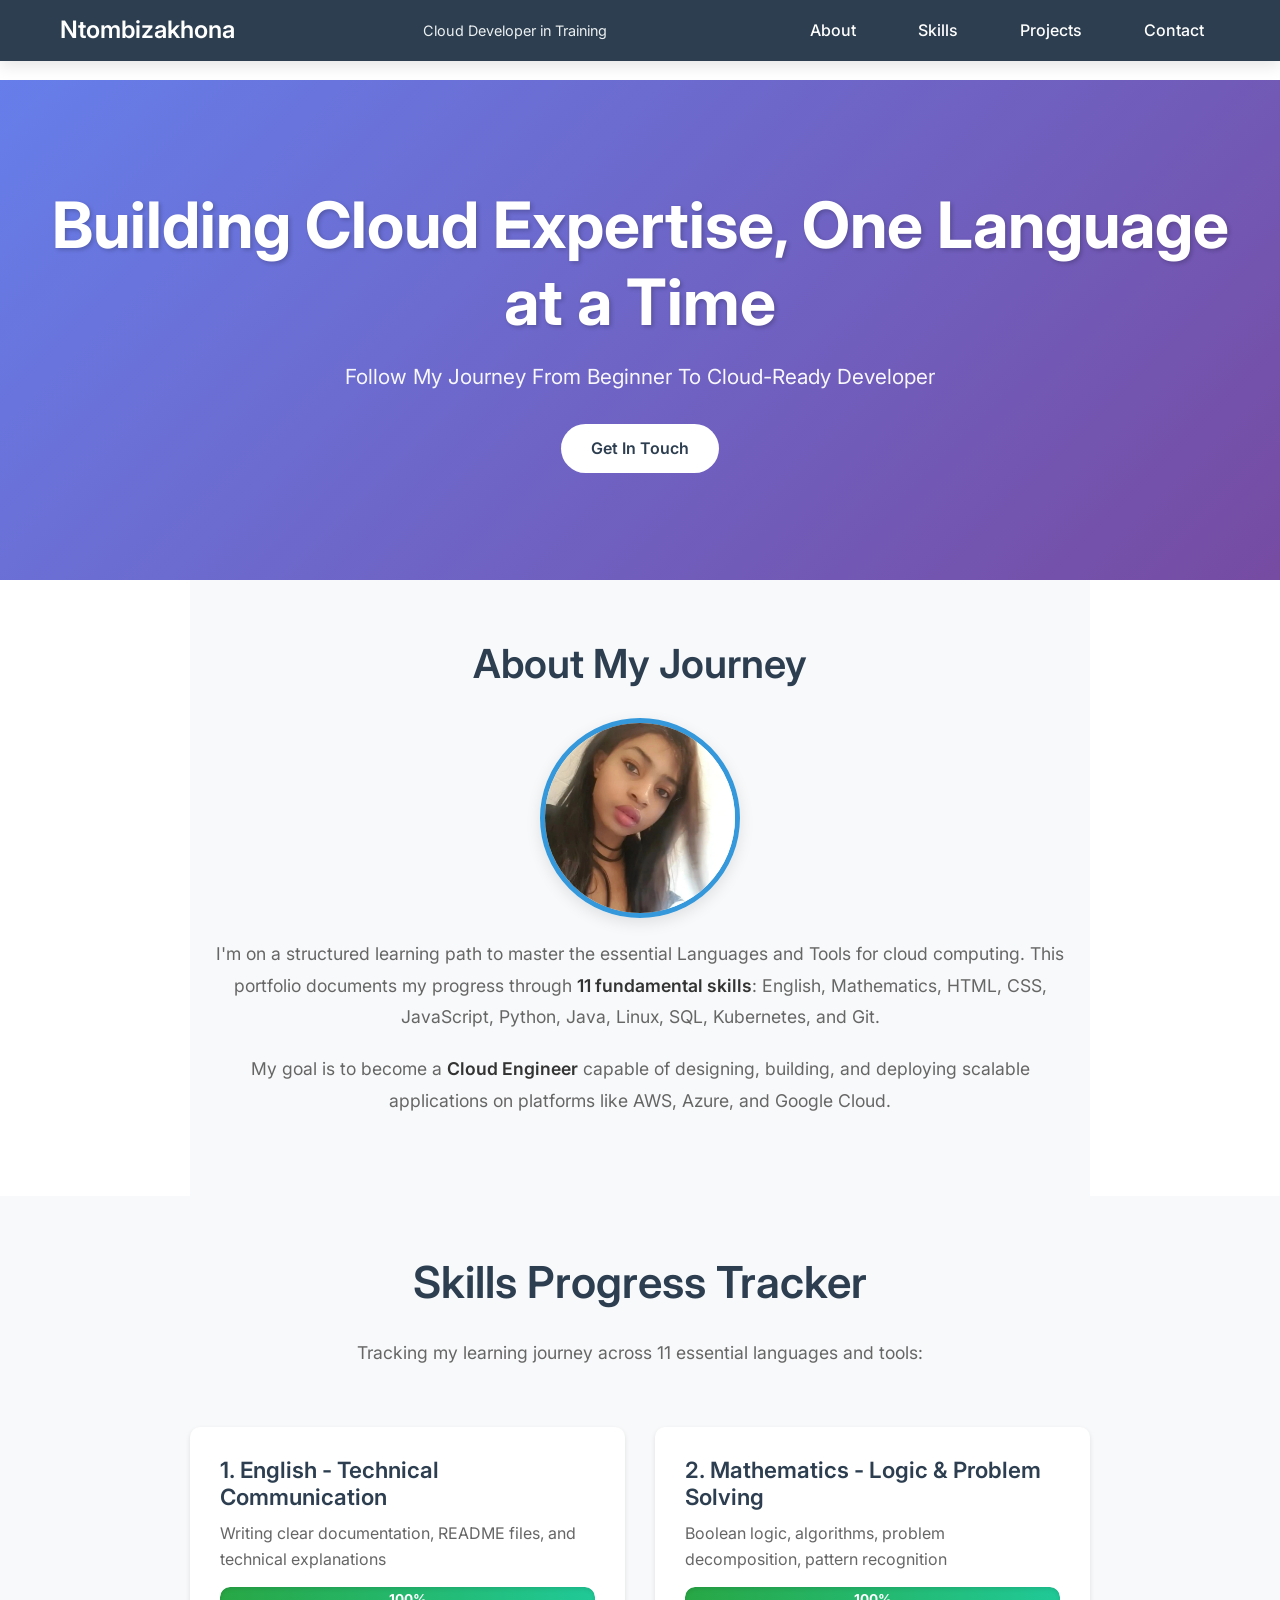
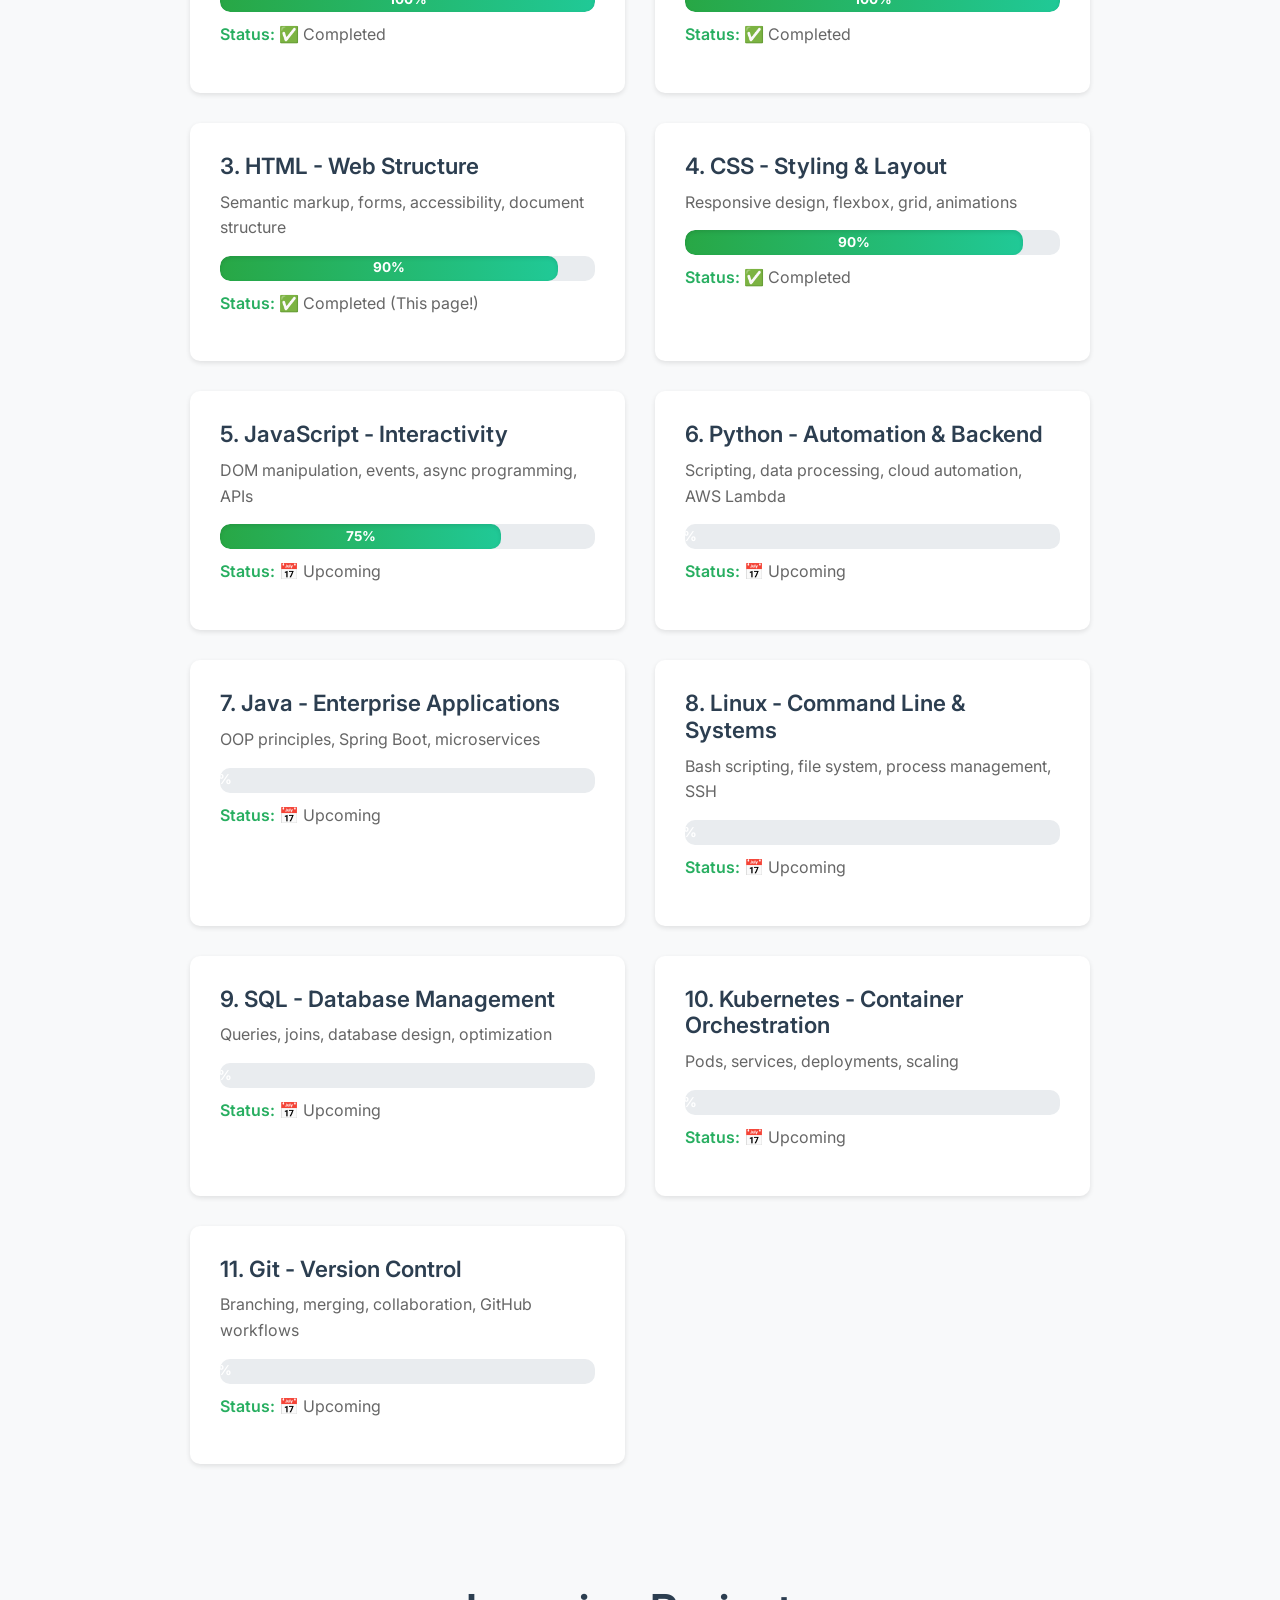
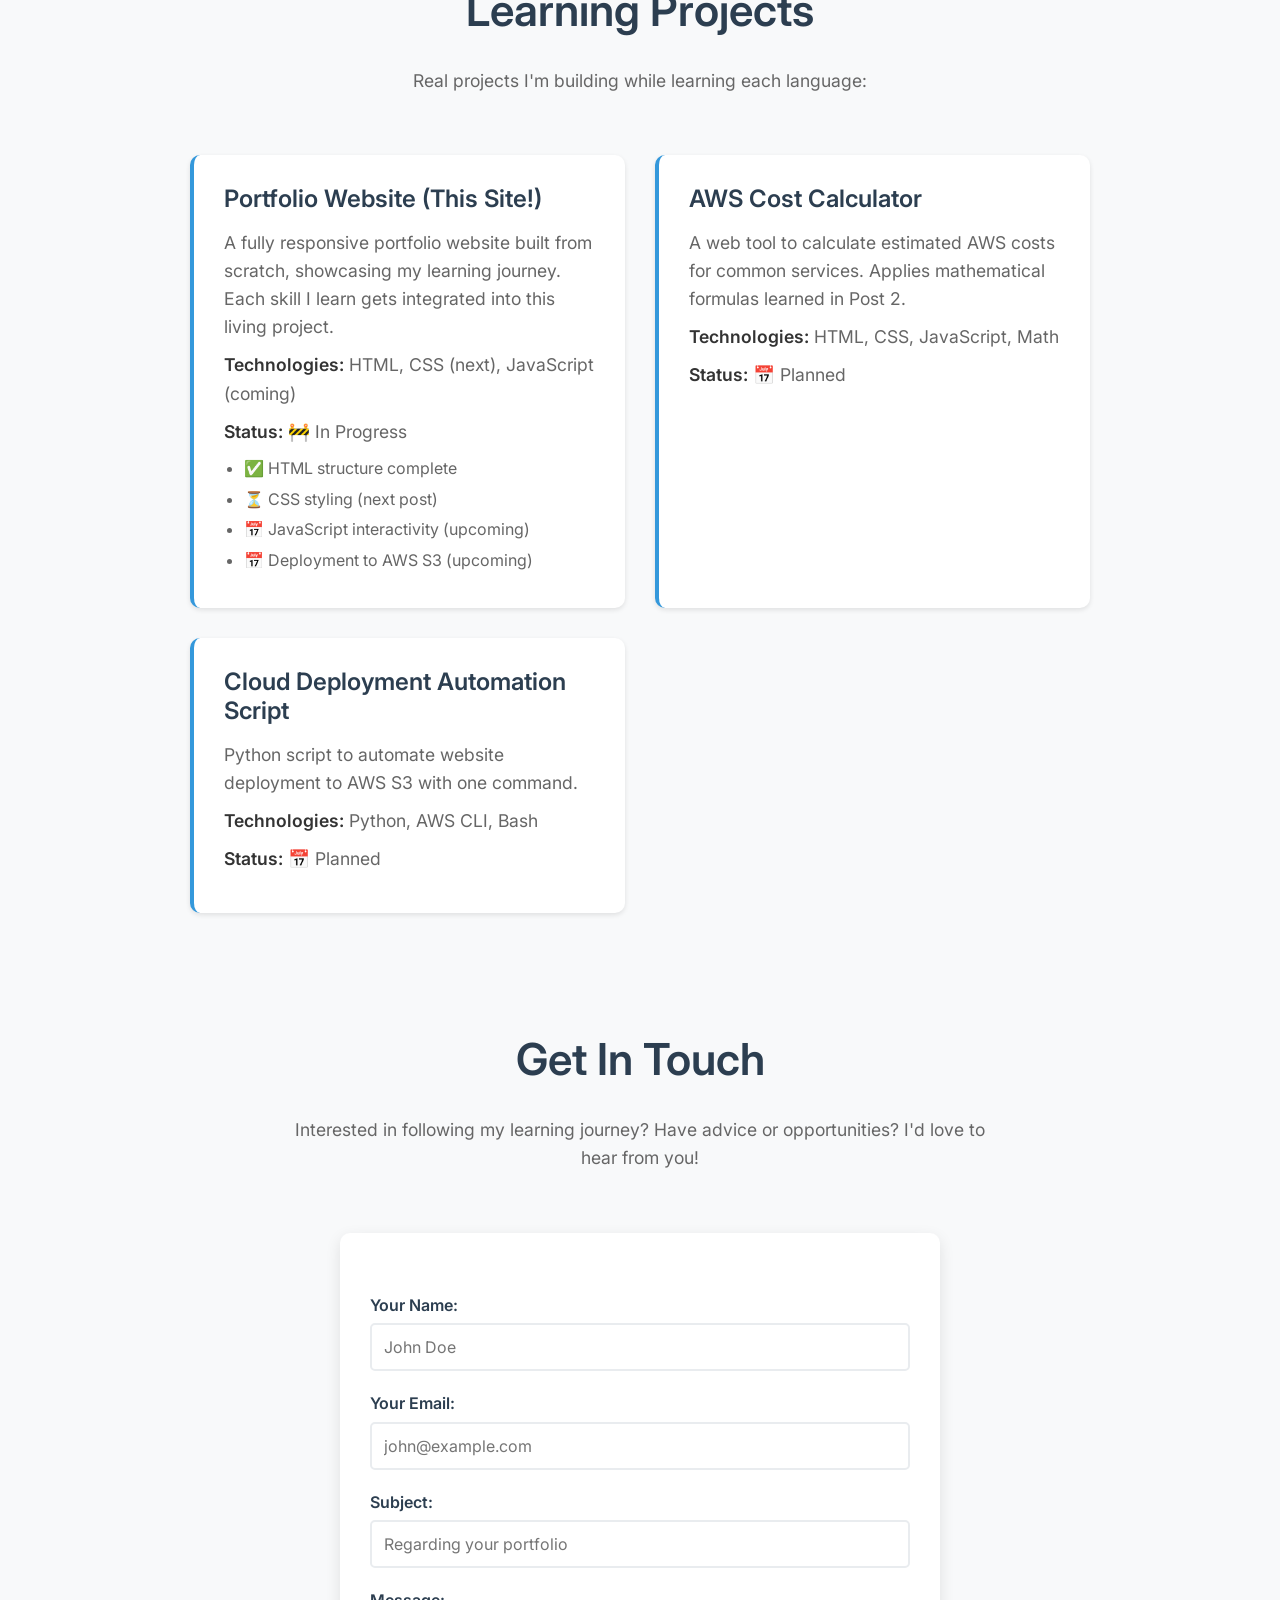
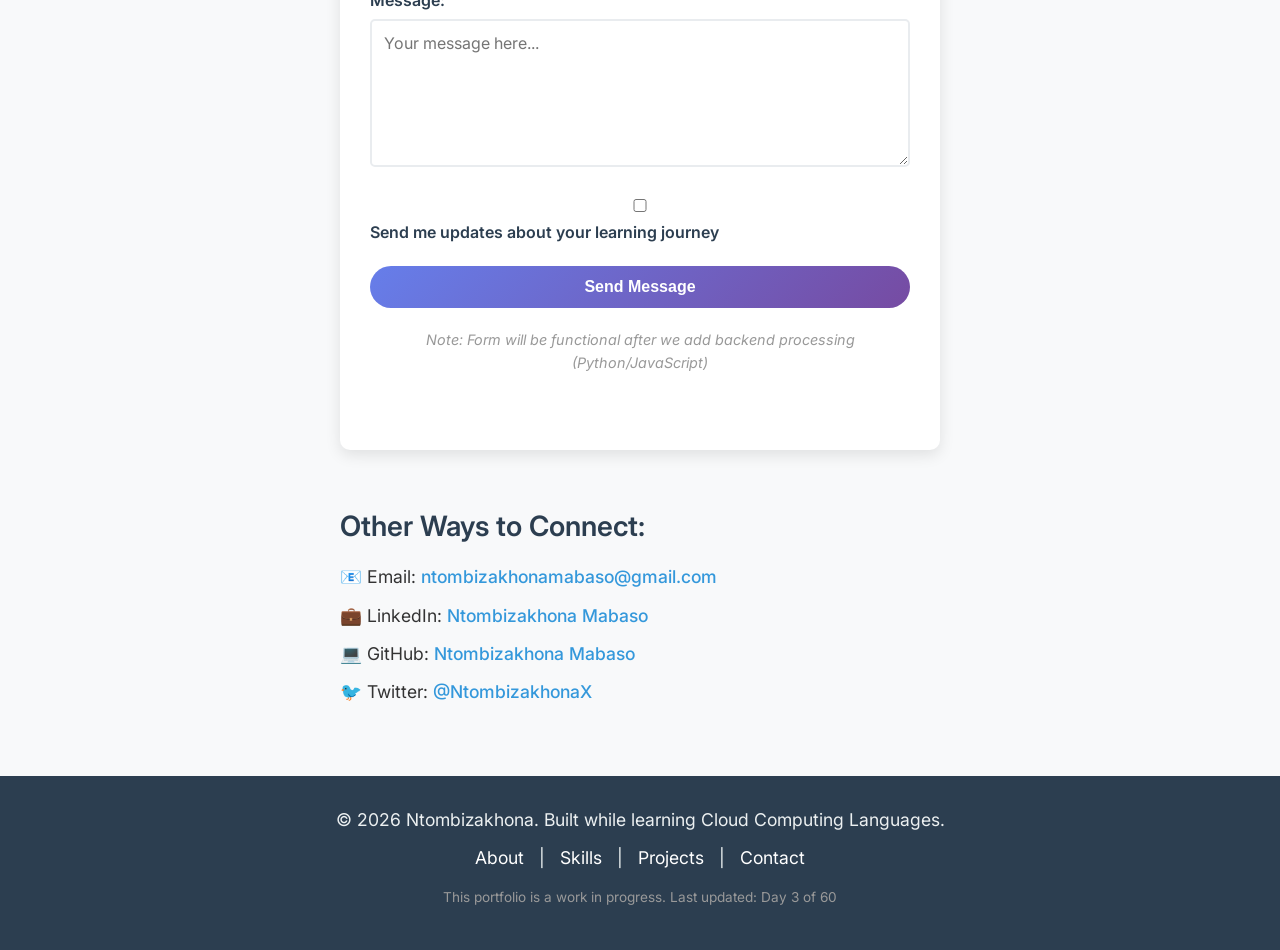
==== index.html @ 2b989971 "Initial portfolio with HTML, CSS, JavaScript, and Python backend" ====
<!DOCTYPE html>
<html lang="en">
<head>
    <meta charset="UTF-8">
    <meta name="viewport" content="width=device-width, initial-scale=1.0">
    <title>Your Name - Cloud Developer Portfolio</title>
    <meta name="description" content="Portfolio showcasing my journey learning cloud computing and essential programming languages">
    <meta charset="UTF-8">
    <meta name="viewport" content="width=device-width, initial-scale=1.0">
    <title>Ntombizakhona - Cloud Developer Portfolio</title> 
    <!-- Link to CSS file -->
    <link rel="stylesheet" href="styles/main.css">
    <link rel="preconnect" href="https://fonts.googleapis.com">
    <link rel="preconnect" href="https://fonts.gstatic.com" crossorigin>
    <link href="https://fonts.googleapis.com/css2?family=Inter:wght@400;500;600;700&display=swap" rel="stylesheet">
    <link rel="icon" type="image/png" href="assets/images/favicon.png">
</head>
<body>
    
    <!-- Navigation Header -->
    <header>
        <nav>
            <h1>Ntombizakhona</h1>
            <p>Cloud Developer in Training</p>
            <ul>
                <li><a href="#about">About</a></li>
                <li><a href="#skills">Skills</a></li>
                <li><a href="#projects">Projects</a></li>
                <li><a href="#contact">Contact</a></li>
            </ul>
        </nav>
    </header>

    <!-- Main Content -->
    <main>
        
        <!-- Hero Section -->
        <section id="hero">
            <h1>Building Cloud Expertise, One Language at a Time</h1>
            <p>Follow My Journey From Beginner To Cloud-Ready Developer</p>
            <a href="#contact">Get In Touch</a>
        </section>

        <!-- About Section -->
        <section id="about">
            <h2>About My Journey</h2>
            <img src="assets/images/profile.jpg" alt="Your Name - Profile Photo" width="200">
            <p>
                I'm on a structured learning path to master the essential Languages and Tools for cloud computing. 
                This portfolio documents my progress through <strong>11 fundamental skills</strong>: English, 
                Mathematics, HTML, CSS, JavaScript, Python, Java, Linux, SQL, Kubernetes, and Git.
            </p>
            <p>
                My goal is to become a <strong>Cloud Engineer</strong> capable of designing, building, and 
                deploying scalable applications on platforms like AWS, Azure, and Google Cloud.
            </p>
        </section>

        <!-- Skills Section -->
        <section id="skills">
            <h2>Skills Progress Tracker</h2>
            <p>Tracking my learning journey across 11 essential languages and tools:</p>
            
            <div class="skill-list">
                
                <!-- Skill 1: English -->
                <article class="skill-item">
                    <h3>1. English - Technical Communication</h3>
                    <p>Writing clear documentation, README files, and technical explanations</p>
                    <div class="progress-bar">
                        <div class="progress" data-skill="english" style="width: 100%">100%</div>
                    </div>
                    <p><strong>Status:</strong> ✅ Completed</p>
                </article>
                
                <!-- Skill 2: Mathematics -->
                <article class="skill-item">
                    <h3>2. Mathematics - Logic & Problem Solving</h3>
                    <p>Boolean logic, algorithms, problem decomposition, pattern recognition</p>
                    <div class="progress-bar">
                        <div class="progress" data-skill="mathematics" style="width: 100%">100%</div>
                    </div>
                    <p><strong>Status:</strong> ✅ Completed</p>
                </article>
                
                <!-- Skill 3: HTML -->
                <article class="skill-item">
                    <h3>3. HTML - Web Structure</h3>
                    <p>Semantic markup, forms, accessibility, document structure</p>
                    <div class="progress-bar">
                        <div class="progress" data-skill="html" style="width: 100%">100%</div>
                    </div>
                    <p><strong>Status:</strong> ✅ Completed (This page!)</p>
                </article>
                
                <!-- Skill 4: CSS -->
                <article class="skill-item">
                    <h3>4. CSS - Styling & Layout</h3>
                    <p>Responsive design, flexbox, grid, animations</p>
                    <div class="progress-bar">
                        <div class="progress" data-skill="css" style="width: 0%">0%</div>
                    </div>
                    <p><strong>Status:</strong> ✅ Completed</p>
                </article>
                
                <!-- Skill 5: JavaScript -->
                <article class="skill-item">
                    <h3>5. JavaScript - Interactivity</h3>
                    <p>DOM manipulation, events, async programming, APIs</p>
                    <div class="progress-bar">
                        <div class="progress" data-skill="javascript" style="width: 0%">0%</div>
                    </div>
                    <p><strong>Status:</strong> 📅 Upcoming</p>
                </article>
                
                <!-- Skill 6: Python -->
                <article class="skill-item">
                    <h3>6. Python - Automation & Backend</h3>
                    <p>Scripting, data processing, cloud automation, AWS Lambda</p>
                    <div class="progress-bar">
                        <div class="progress" data-skill="python"  style="width: 0%">0%</div>
                    </div>
                    <p><strong>Status:</strong> 📅 Upcoming</p>
                </article>
                
                <!-- Skill 7: Java -->
                <article class="skill-item">
                    <h3>7. Java - Enterprise Applications</h3>
                    <p>OOP principles, Spring Boot, microservices</p>
                    <div class="progress-bar">
                        <div class="progress" data-skill="Java"  style="width: 0%">0%</div>
                    </div>
                    <p><strong>Status:</strong> 📅 Upcoming</p>
                </article>
                
                <!-- Skill 8: Linux -->
                <article class="skill-item">
                    <h3>8. Linux - Command Line & Systems</h3>
                    <p>Bash scripting, file system, process management, SSH</p>
                    <div class="progress-bar">
                        <div class="progress" data-skill="linux"  style="width: 0%">0%</div>
                    </div>
                    <p><strong>Status:</strong> 📅 Upcoming</p>
                </article>
                
                <!-- Skill 9: SQL -->
                <article class="skill-item">
                    <h3>9. SQL - Database Management</h3>
                    <p>Queries, joins, database design, optimization</p>
                    <div class="progress-bar">
                        <div class="progress" data-skill="sql" style="width: 0%">0%</div>
                    </div>
                    <p><strong>Status:</strong> 📅 Upcoming</p>
                </article>
                
                <!-- Skill 10: Kubernetes -->
                <article class="skill-item">
                    <h3>10. Kubernetes - Container Orchestration</h3>
                    <p>Pods, services, deployments, scaling</p>
                    <div class="progress-bar">
                        <div class="progress" data-skill="kubernetes"  style="width: 0%">0%</div>
                    </div>
                    <p><strong>Status:</strong> 📅 Upcoming</p>
                </article>
                
                <!-- Skill 11: Git -->
                <article class="skill-item">
                    <h3>11. Git - Version Control</h3>
                    <p>Branching, merging, collaboration, GitHub workflows</p>
                    <div class="progress-bar">
                        <div class="progress" data-skill="git" style="width: 0%">0%</div>
                    </div>
                    <p><strong>Status:</strong> 📅 Upcoming</p>
                </article>
                
            </div>
        </section>

        <!-- Projects Section -->
        <section id="projects">
            <h2>Learning Projects</h2>
            <p>Real projects I'm building while learning each language:</p>
            
            <div class="project-list">
                
                <!-- Project 1 -->
                <article class="project">
                    <h3>Portfolio Website (This Site!)</h3>
                    <p>
                        A fully responsive portfolio website built from scratch, showcasing my learning journey. 
                        Each skill I learn gets integrated into this living project.
                    </p>
                    <p><strong>Technologies:</strong> HTML, CSS (next), JavaScript (coming)</p>
                    <p><strong>Status:</strong> 🚧 In Progress</p>
                    <ul>
                        <li>✅ HTML structure complete</li>
                        <li>⏳ CSS styling (next post)</li>
                        <li>📅 JavaScript interactivity (upcoming)</li>
                        <li>📅 Deployment to AWS S3 (upcoming)</li>
                    </ul>
                </article>
                
                <!-- Project 2 (Placeholder) -->
                <article class="project">
                    <h3>AWS Cost Calculator</h3>
                    <p>
                        A web tool to calculate estimated AWS costs for common services. 
                        Applies mathematical formulas learned in Post 2.
                    </p>
                    <p><strong>Technologies:</strong> HTML, CSS, JavaScript, Math</p>
                    <p><strong>Status:</strong> 📅 Planned</p>
                </article>
                
                <!-- Project 3 (Placeholder) -->
                <article class="project">
                    <h3>Cloud Deployment Automation Script</h3>
                    <p>
                        Python script to automate website deployment to AWS S3 with one command.
                    </p>
                    <p><strong>Technologies:</strong> Python, AWS CLI, Bash</p>
                    <p><strong>Status:</strong> 📅 Planned</p>
                </article>
                
            </div>
        </section>

        <!-- Contact Section -->
        <section id="contact">
            <h2>Get In Touch</h2>
            <p>
                Interested in following my learning journey? Have advice or opportunities? 
                I'd love to hear from you!
            </p>
            
            <form action="#" method="POST">
                
                <div class="form-group">
                    <label for="name">Your Name:</label>
                    <input type="text" id="name" name="name" placeholder="John Doe" required>
                </div>
                
                <div class="form-group">
                    <label for="email">Your Email:</label>
                    <input type="email" id="email" name="email" placeholder="john@example.com" required>
                </div>
                
                <div class="form-group">
                    <label for="subject">Subject:</label>
                    <input type="text" id="subject" name="subject" placeholder="Regarding your portfolio">
                </div>
                
                <div class="form-group">
                    <label for="message">Message:</label>
                    <textarea id="message" name="message" rows="6" placeholder="Your message here..." required></textarea>
                </div>
                
                <div class="form-group">
                    <input type="checkbox" id="newsletter" name="newsletter">
                    <label for="newsletter">Send me updates about your learning journey</label>
                </div>
                
                <button type="submit">Send Message</button>
                <p><em>Note: Form will be functional after we add backend processing (Python/JavaScript)</em></p>
            </form>
            
            <div class="contact-info">
                <h3>Other Ways to Connect:</h3>
                <ul>
                    <li>📧 Email: <a href="mailto:your.email@example.com">ntombizakhonamabaso@gmail.com</a></li>
                    <li>💼 LinkedIn: <a href="https://linkedin.com/in/ntombizakhona" target="_blank">Ntombizakhona Mabaso</a></li>
                    <li>💻 GitHub: <a href="https://github.com/ntombizakhona" target="_blank">Ntombizakhona Mabaso</a></li>
                    <li>🐦 Twitter: <a href="https://twitter.com/NtombizakhonaX" target="_blank">@NtombizakhonaX</a></li>
                </ul>
            </div>
        </section>
    </main>

    <!-- Footer -->
    <footer>
        <p>&copy; 2026 Ntombizakhona. Built while learning Cloud Computing Languages.</p>
        <p>
            <a href="#about">About</a> | 
            <a href="#skills">Skills</a> | 
            <a href="#projects">Projects</a> | 
            <a href="#contact">Contact</a>
        </p>
        <p><small>This portfolio is a work in progress. Last updated: Day 3 of 60</small></p>
    </footer>
    <script src="scripts/main.js"></script>
</body>
</html>
---- styles/main.css ----
/* ===================================
   1. RESET AND BASE STYLES
   =================================== */

/* Box model fix + reset margins/padding */
* {
    margin: 0;
    padding: 0;
    box-sizing: border-box;
}

/* Root variables (color scheme) */
:root {
    /* Primary colors */
    --primary-dark: #2c3e50;
    --primary-light: #ecf0f1;
    
    /* Accent colors */
    --accent-blue: #3498db;
    --accent-blue-dark: #2980b9;
    --accent-purple: #9b59b6;
    --accent-green: #27ae60;
    
    /* Gradients */
    --gradient-hero: linear-gradient(135deg, #667eea 0%, #764ba2 100%);
    --gradient-button: linear-gradient(135deg, #667eea 0%, #764ba2 100%);
    --gradient-progress: linear-gradient(90deg, #28a745, #20c997);
    
    /* Neutral colors */
    --text-dark: #333333;
    --text-medium: #666666;
    --text-light: #999999;
    --background: #ffffff;
    --background-alt: #f8f9fa;
    --border-color: #e9ecef;
    
    /* Shadows */
    --shadow-sm: 0 2px 5px rgba(0,0,0,0.1);
    --shadow-md: 0 5px 15px rgba(0,0,0,0.1);
    --shadow-lg: 0 10px 30px rgba(0,0,0,0.15);
    
    /* Spacing */
    --spacing-xs: 10px;
    --spacing-sm: 20px;
    --spacing-md: 30px;
    --spacing-lg: 60px;
    --spacing-xl: 100px;
}

/* Body base styles */
body {
    font-family: 'Inter', -apple-system, BlinkMacSystemFont, 'Segoe UI', sans-serif;
    line-height: 1.6;
    color: var(--text-dark);
    background-color: var(--background);
    font-size: 16px;
}

/* Smooth scrolling for anchor links */
html {
    scroll-behavior: smooth;
}

/* Remove list styling */
ul {
    list-style: none;
}

/* Image defaults */
img {
    max-width: 100%;
    height: auto;
    display: block;
}

/* ===================================
   2. TYPOGRAPHY
   =================================== */

h1, h2, h3, h4, h5, h6 {
    font-weight: 600;
    line-height: 1.2;
    color: var(--primary-dark);
}

h1 {
    font-size: 3rem;
    margin-bottom: 1rem;
}

h2 {
    font-size: 2.5rem;
    margin-bottom: 0.75rem;
}

h3 {
    font-size: 1.75rem;
    margin-bottom: 0.5rem;
}

p {
    font-size: 1.1rem;
    margin-bottom: 1rem;
    color: var(--text-medium);
}

a {
    color: var(--accent-blue);
    text-decoration: none;
    transition: color 0.3s ease;
}
a:hover {
    color: var(--accent-blue-dark);
}

strong {
    font-weight: 600;
    color: var(--text-dark);
}

/* ===================================
   3. HEADER & NAVIGATION
   =================================== */

header {
    background-color: var(--primary-dark);
    color: white;
    padding: 1rem 0;
    position: fixed;
    top: 0;
    width: 100%;
    z-index: 1000;
    box-shadow: var(--shadow-md);
}

nav {
    display: flex;
    justify-content: space-between;
    align-items: center;
    max-width: 1200px;
    margin: 0 auto;
    padding: 0 var(--spacing-sm);
}

nav h1 {
    font-size: 1.5rem;
    font-weight: 600;
    color: white;
    margin: 0;
}

nav p {
    font-size: 0.9rem;
    color: var(--primary-light);
    margin: 0;
}

nav ul {
    display: flex;
    gap: var(--spacing-md);
}

nav a {
    color: white;
    font-weight: 500;
    padding: 0.5rem 1rem;
    border-radius: 5px;
    transition: background-color 0.3s ease;
}

nav a:hover {
    background-color: rgba(255, 255, 255, 0.1);
}

/* ===================================
   4. MAIN CONTENT
   =================================== */

main {
    margin-top: 80px; /* Account for fixed header */
}

section {
    padding: var(--spacing-lg) var(--spacing-sm);
}

/* Alternating section backgrounds */
section:nth-child(even) {
    background-color: var(--background-alt);
}

/* ===================================
   5. HERO SECTION
   =================================== */

#hero {
    background: var(--gradient-hero);
    color: white;
    text-align: center;
    padding: var(--spacing-xl) var(--spacing-sm);
    min-height: 500px;
    display: flex;
    flex-direction: column;
    justify-content: center;
    align-items: center;
}

#hero h1 {
    font-size: 3rem;
    font-weight: 700;
    color: white;
    margin-bottom: var(--spacing-sm);
    text-shadow: 2px 2px 4px rgba(0, 0, 0, 0.2);
}

#hero p {
    font-size: 1.3rem;
    max-width: 600px;
    margin: 0 auto var(--spacing-md);
    color: rgba(255, 255, 255, 0.95);
}

#hero a {
    display: inline-block;
    background: white;
    color: var(--primary-dark);
    padding: 12px 30px;
    border-radius: 50px;
    font-weight: 600;
    transition: transform 0.3s ease, box-shadow 0.3s ease;
}

#hero a:hover {
    transform: translateY(-3px);
    box-shadow: var(--shadow-lg);
}

/* ===================================
   6. ABOUT SECTION
   =================================== */

#about {
    max-width: 900px;
    margin: 0 auto;
    text-align: center;
}

#about h2 {
    font-size: 2.5rem;
    margin-bottom: var(--spacing-md);
}

#about img {
    width: 200px;
    height: 200px;
    border-radius: 50%;
    margin: 0 auto var(--spacing-sm);
    border: 5px solid var(--accent-blue);
    box-shadow: var(--shadow-md);
}

#about p {
    font-size: 1.1rem;
    line-height: 1.8;
    margin-bottom: var(--spacing-sm);
    text-align: center;
}

/* ===================================
   7. SKILLS SECTION
   =================================== */

#skills {
    background-color: var(--background-alt);
}

#skills h2 {
    text-align: center;
    margin-bottom: var(--spacing-md);
}

#skills > p {
    text-align: center;
    font-size: 1.1rem;
    max-width: 700px;
    margin: 0 auto var(--spacing-lg);
}

.skill-list {
    max-width: 900px;
    margin: 0 auto;
    display: grid;
    gap: var(--spacing-md);
}

.skill-item {
    background: white;
    padding: var(--spacing-md);
    border-radius: 10px;
    box-shadow: var(--shadow-sm);
    transition: transform 0.3s ease, box-shadow 0.3s ease;
}

.skill-item:hover {
    transform: translateY(-5px);
    box-shadow: var(--shadow-md);
}

.skill-item h3 {
    color: var(--primary-dark);
    margin-bottom: var(--spacing-xs);
    font-size: 1.4rem;
}

.skill-item p {
    color: var(--text-medium);
    margin-bottom: 15px;
    font-size: 1rem;
}

.skill-item strong {
    color: var(--accent-green);
    font-weight: 600;
}

/* Progress Bar */
.progress-bar {
    background-color: var(--border-color);
    border-radius: 10px;
    height: 25px;
    overflow: hidden;
    margin-bottom: var(--spacing-xs);
}

.progress {
    background: var(--gradient-progress);
    height: 100%;
    border-radius: 10px;
    display: flex;
    align-items: center;
    justify-content: center;
    color: white;
    font-weight: bold;
    font-size: 0.85rem;
    transition: width 1s ease-in-out;
    box-shadow: inset 0 2px 4px rgba(0, 0, 0, 0.1);
}

/* ===================================
   8. PROJECTS SECTION
   =================================== */

#projects h2 {
    text-align: center;
    margin-bottom: var(--spacing-md);
}

#projects > p {
    text-align: center;
    font-size: 1.1rem;
    max-width: 700px;
    margin: 0 auto var(--spacing-lg);
}

.project-list {
    max-width: 900px;
    margin: 0 auto;
    display: grid;
    gap: var(--spacing-md);
}

.project {
    background: white;
    padding: var(--spacing-md);
    border-radius: 10px;
    box-shadow: var(--shadow-sm);
    border-left: 4px solid var(--accent-blue);
    transition: transform 0.3s ease, box-shadow 0.3s ease;
}

.project:hover {
    transform: translateX(5px);
    box-shadow: var(--shadow-md);
}

.project h3 {
    color: var(--primary-dark);
    margin-bottom: 15px;
    font-size: 1.5rem;
}

.project p {
    color: var(--text-medium);
    margin-bottom: var(--spacing-xs);
}

.project ul {
    list-style: disc;
    margin-left: 20px;
    color: var(--text-medium);
}

.project ul li {
    margin-bottom: 5px;
}

/* ===================================
   9. CONTACT SECTION
   =================================== */

#contact {
    background-color: var(--background-alt);
    text-align: center;
}

#contact h2 {
    margin-bottom: var(--spacing-md);
}

#contact > p {
    font-size: 1.1rem;
    max-width: 700px;
    margin: 0 auto var(--spacing-lg);
}

form {
    max-width: 600px;
    margin: 0 auto var(--spacing-lg);
    background: white;
    padding: var(--spacing-lg) var(--spacing-md);
    border-radius: 10px;
    box-shadow: var(--shadow-md);
    text-align: left;
}

.form-group {
    margin-bottom: var(--spacing-sm);
}

label {
    display: block;
    margin-bottom: 5px;
    font-weight: 600;
    color: var(--primary-dark);
}

input, textarea {
    width: 100%;
    padding: 12px;
    border: 2px solid var(--border-color);
    border-radius: 5px;
    font-size: 1rem;
    font-family: inherit;
    transition: border-color 0.3s ease, box-shadow 0.3s ease;
}

input:focus, textarea:focus {
    outline: none;
    border-color: var(--accent-blue);
    box-shadow: 0 0 0 3px rgba(52, 152, 219, 0.1);
}

textarea {
    resize: vertical;
    min-height: 120px;
}

button {
    background: var(--gradient-button);
    color: white;
    padding: 12px 30px;
    border: none;
    border-radius: 50px;
    font-size: 1rem;
    font-weight: 600;
    cursor: pointer;
    transition: transform 0.3s ease, box-shadow 0.3s ease;
    width: 100%;
}

button:hover {
    transform: translateY(-2px);
    box-shadow: var(--shadow-md);
}

button:active {
    transform: translateY(0);
}

form p {
    margin-top: var(--spacing-sm);
    font-size: 0.9rem;
    color: var(--text-light);
    text-align: center;
}

/* Contact info links */
.contact-info {
    max-width: 600px;
    margin: 0 auto;
    text-align: left;
}

.contact-info h3 {
    margin-bottom: var(--spacing-sm);
}

.contact-info ul {
    list-style: none;
}

.contact-info li {
    margin-bottom: var(--spacing-xs);
    font-size: 1.1rem;
}

.contact-info a {
    color: var(--accent-blue);
    font-weight: 500;
}

/* ===================================
   10. FOOTER
   =================================== */

footer {
    background-color: var(--primary-dark);
    color: white;
    text-align: center;
    padding: var(--spacing-md) var(--spacing-sm);
}

footer p {
    margin-bottom: var(--spacing-xs);
    color: var(--primary-light);
}

footer a {
    color: white;
    margin: 0 10px;
    transition: color 0.3s ease;
}

footer a:hover {
    color: var(--accent-blue);
}

footer small {
    font-size: 0.85rem;
    color: var(--text-light);
}

/* ===================================
   11. RESPONSIVE DESIGN
   =================================== */

/* Tablet (768px and up) */
@media (min-width: 768px) {
    /* Typography scaling */
    h1 {
        font-size: 3.5rem;
    }
    
    h2 {
        font-size: 2.75rem;
    }
    
    /* Skills grid - 2 columns */
    .skill-list {
        grid-template-columns: repeat(2, 1fr);
    }
    
    /* Hero adjustments */
    #hero h1 {
        font-size: 3.5rem;
    }
}

/* Desktop (1024px and up) */
@media (min-width: 1024px) {
    /* Larger typography */
    h1 {
        font-size: 4rem;
    }
    
    #hero h1 {
        font-size: 4rem;
    }
    
    /* Projects grid - 2 columns */
    .project-list {
        grid-template-columns: repeat(2, 1fr);
    }
}

/* Mobile (below 768px) */
@media (max-width: 767px) {
    /* Navigation stacking */
    nav {
        flex-direction: column;
        gap: var(--spacing-sm);
        padding: var(--spacing-sm);
    }
    
    nav ul {
        flex-wrap: wrap;
        justify-content: center;
        gap: 10px;
    }
    
    /* Adjust main margin for taller mobile header */
    main {
        margin-top: 140px;
    }
    
    /* Smaller hero */
    #hero {
        padding: var(--spacing-lg) var(--spacing-sm);
        min-height: 400px;
    }
    
    #hero h1 {
        font-size: 2rem;
    }
    
    #hero p {
        font-size: 1.1rem;
    }
    
    /* Section title sizing */
    section h2 {
        font-size: 2rem;
    }
    
    /* Form padding */
    form {
        padding: var(--spacing-md) var(--spacing-sm);
    }
}

/* Very small mobile (below 480px) */
@media (max-width: 479px) {
    /* Even smaller typography */
    #hero h1 {
        font-size: 1.75rem;
    }
    
    section h2 {
        font-size: 1.75rem;
    }
    
    /* Stack navigation vertically */
    nav ul {
        flex-direction: column;
        width: 100%;
    }
    
    nav a {
        display: block;
        text-align: center;
    }
    
    /* Further increase main margin */
    main {
        margin-top: 200px;
    }
}

/* ===================================
   12. UTILITY CLASSES
   =================================== */

.text-center {
    text-align: center;
}

.mt-1 { margin-top: var(--spacing-xs); }
.mt-2 { margin-top: var(--spacing-sm); }
.mt-3 { margin-top: var(--spacing-md); }
.mt-4 { margin-top: var(--spacing-lg); }
.mb-1 { margin-bottom: var(--spacing-xs); }
.mb-2 { margin-bottom: var(--spacing-sm); }
.mb-3 { margin-bottom: var(--spacing-md); }
.mb-4 { margin-bottom: var(--spacing-lg); }

.container {
    max-width: 1200px;
    margin: 0 auto;
    padding: 0 var(--spacing-sm);
}

/* ===================================
   JAVASCRIPT ANIMATION SUPPORT
   =================================== */

/* Smooth scrolling */
html {
    scroll-behavior: smooth;
}

/* Form message animations */
@keyframes slideIn {
    from {
        opacity: 0;
        transform: translateY(-20px);
    }
    to {
        opacity: 1;
        transform: translateY(0);
    }
}

@keyframes slideOut {
    from {
        opacity: 1;
        transform: translateY(0);
    }
    to {
        opacity: 0;
        transform: translateY(-20px);
    }
}

/* Progress bar animation */
.progress {
    transition: width 0.3s ease;
}

/* Skill items fade-in (controlled by JavaScript) */
.skill-item {
    transition: opacity 0.6s ease, transform 0.6s ease;
}

/* Project hover enhancement */
.project {
    transition: all 0.3s ease;
}

/* Scroll-to-top button hover (additional styles) */
.scroll-to-top:hover {
    box-shadow: 0 8px 20px rgba(0,0,0,0.4);
}

/* Form input focus states */
input:focus, textarea:focus {
    border-color: #3498db;
    box-shadow: 0 0 0 3px rgba(52, 152, 219, 0.1);
    transition: border-color 0.3s ease, box-shadow 0.3s ease;
}

/* Error state for inputs */
input.error, textarea.error {
    border-color: #e74c3c;
}
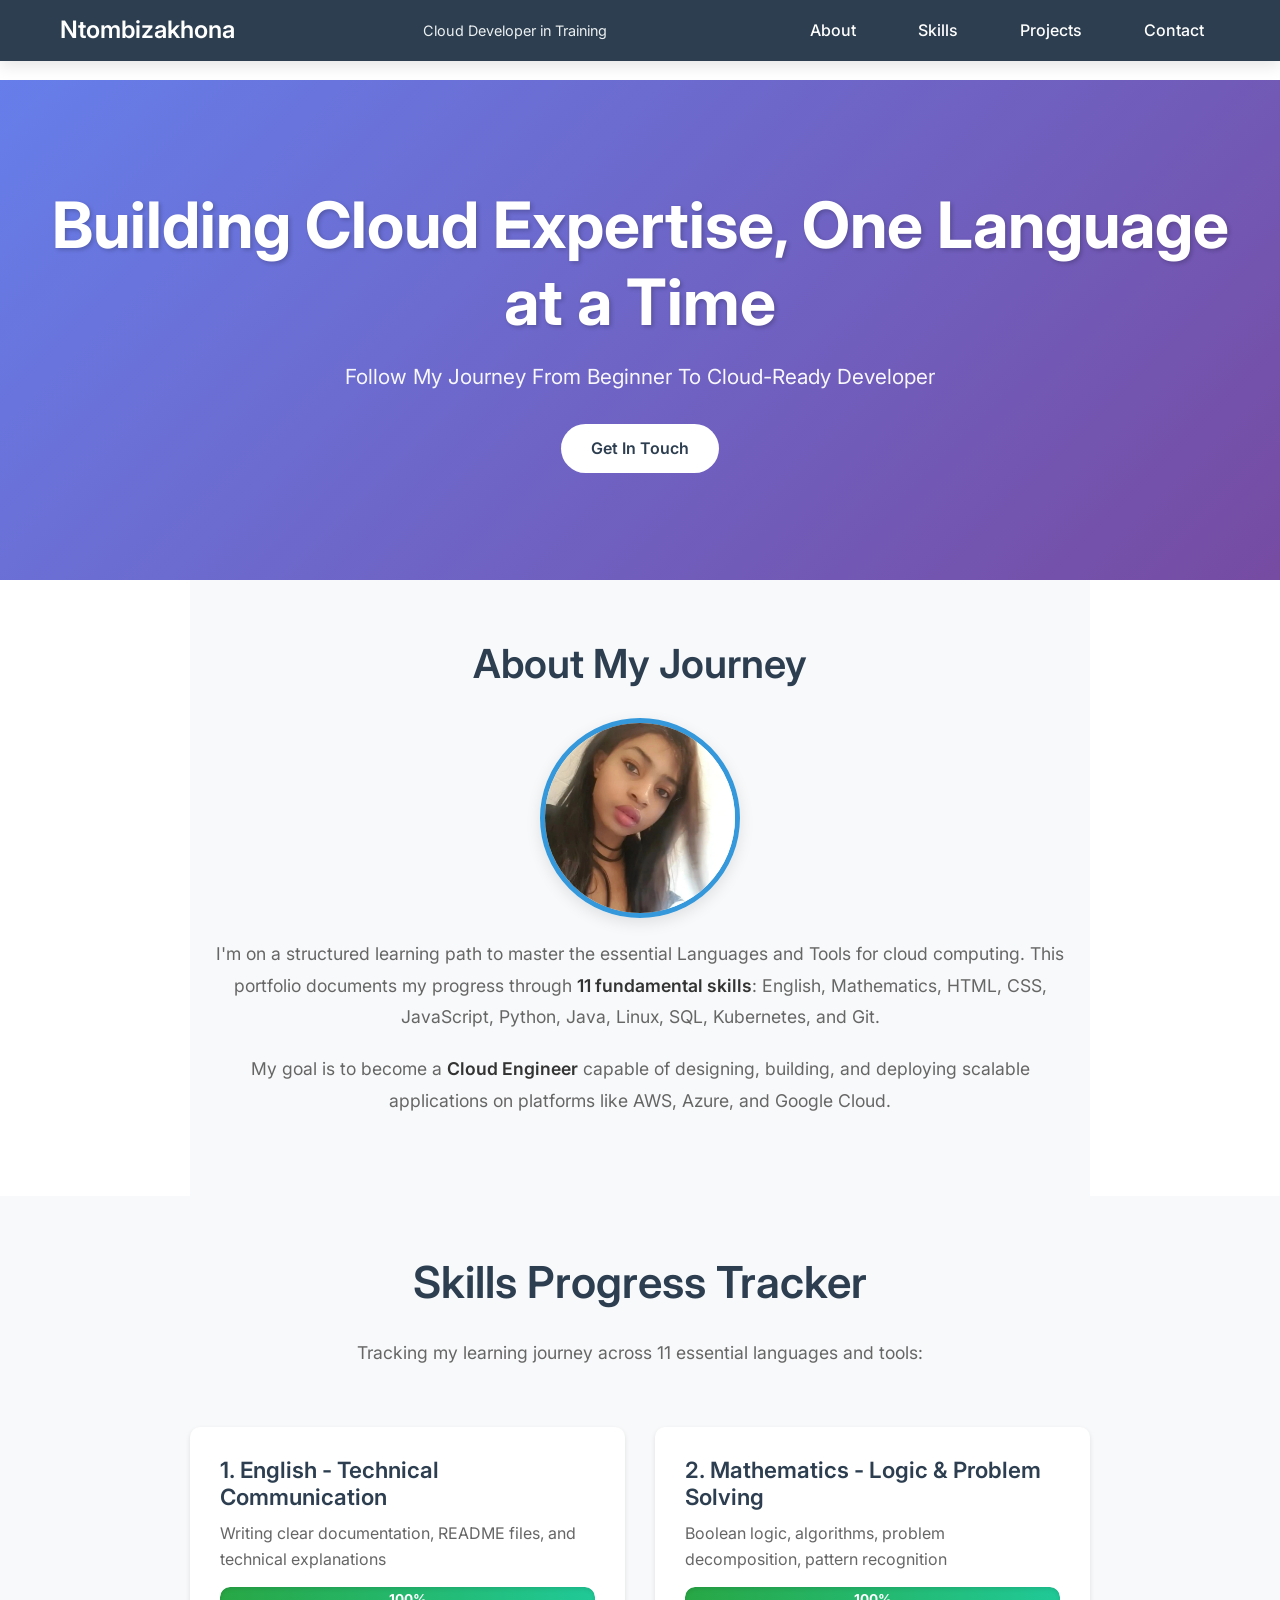
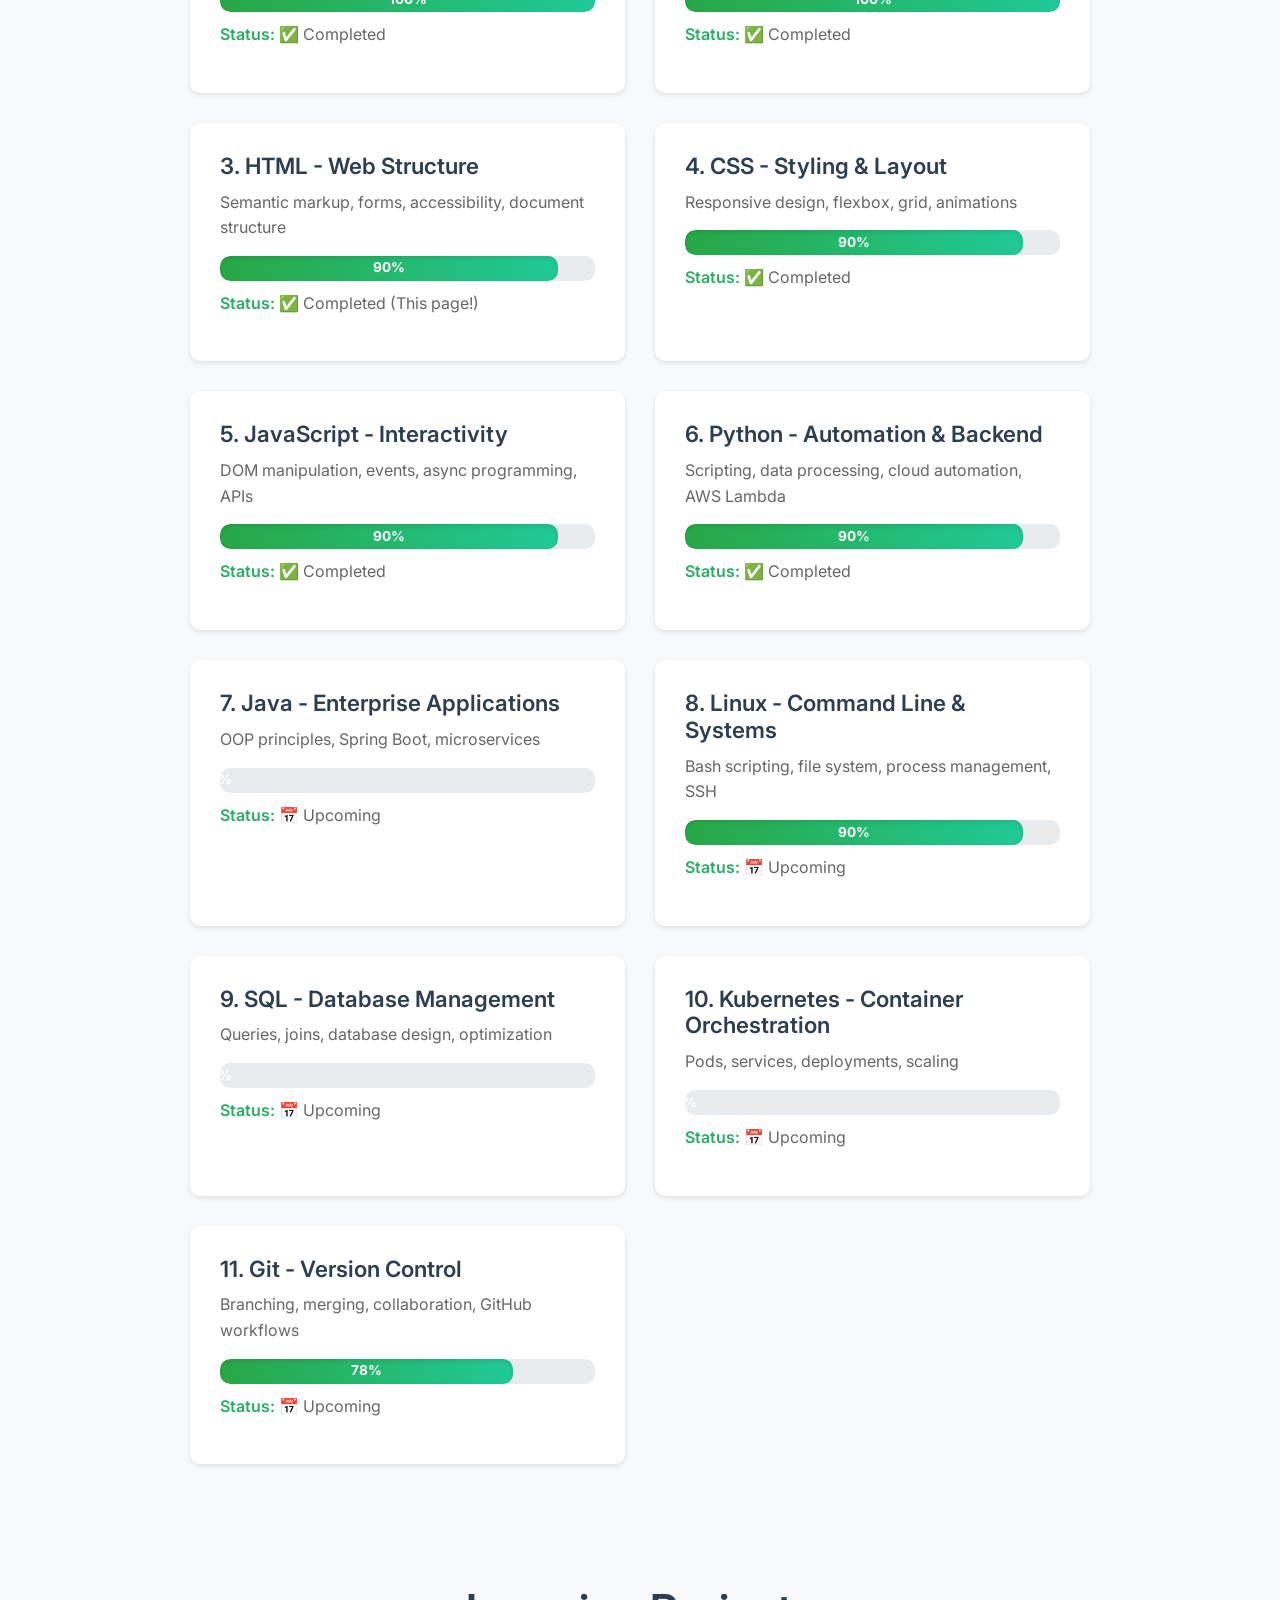
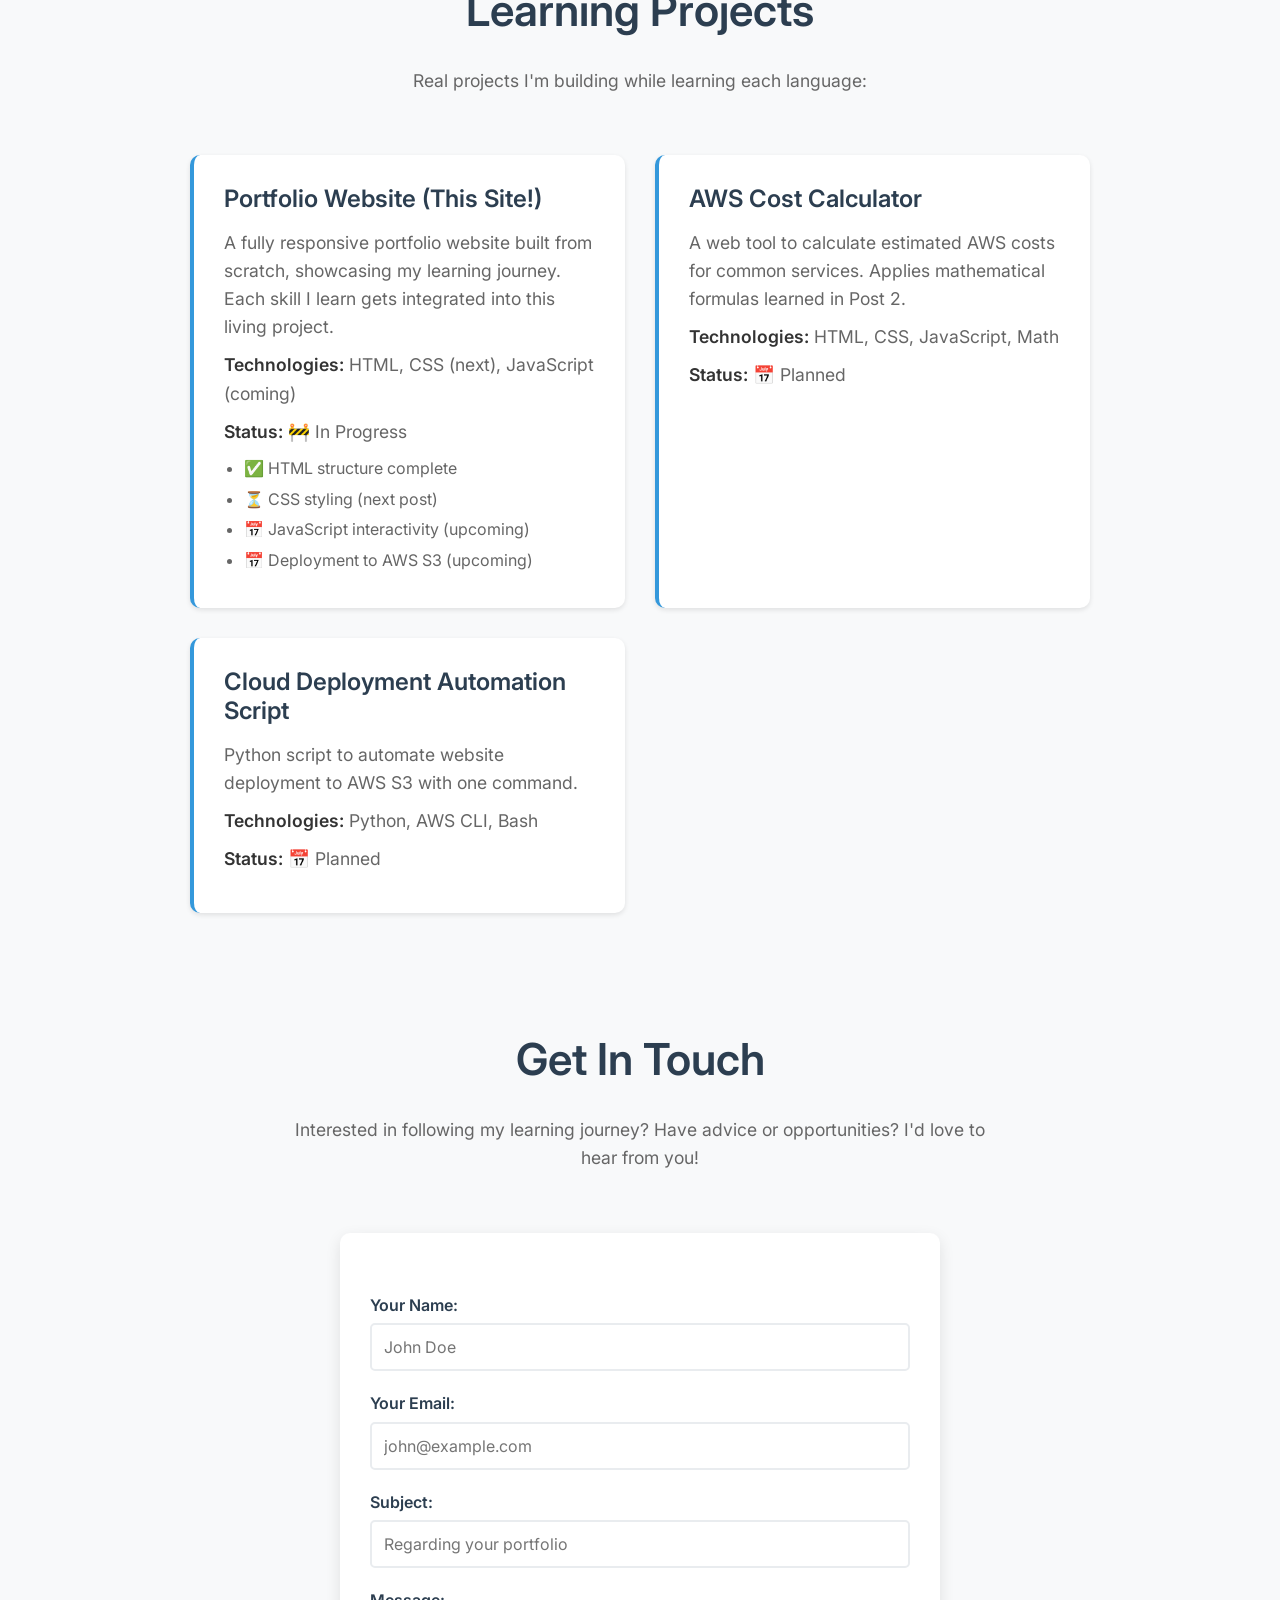
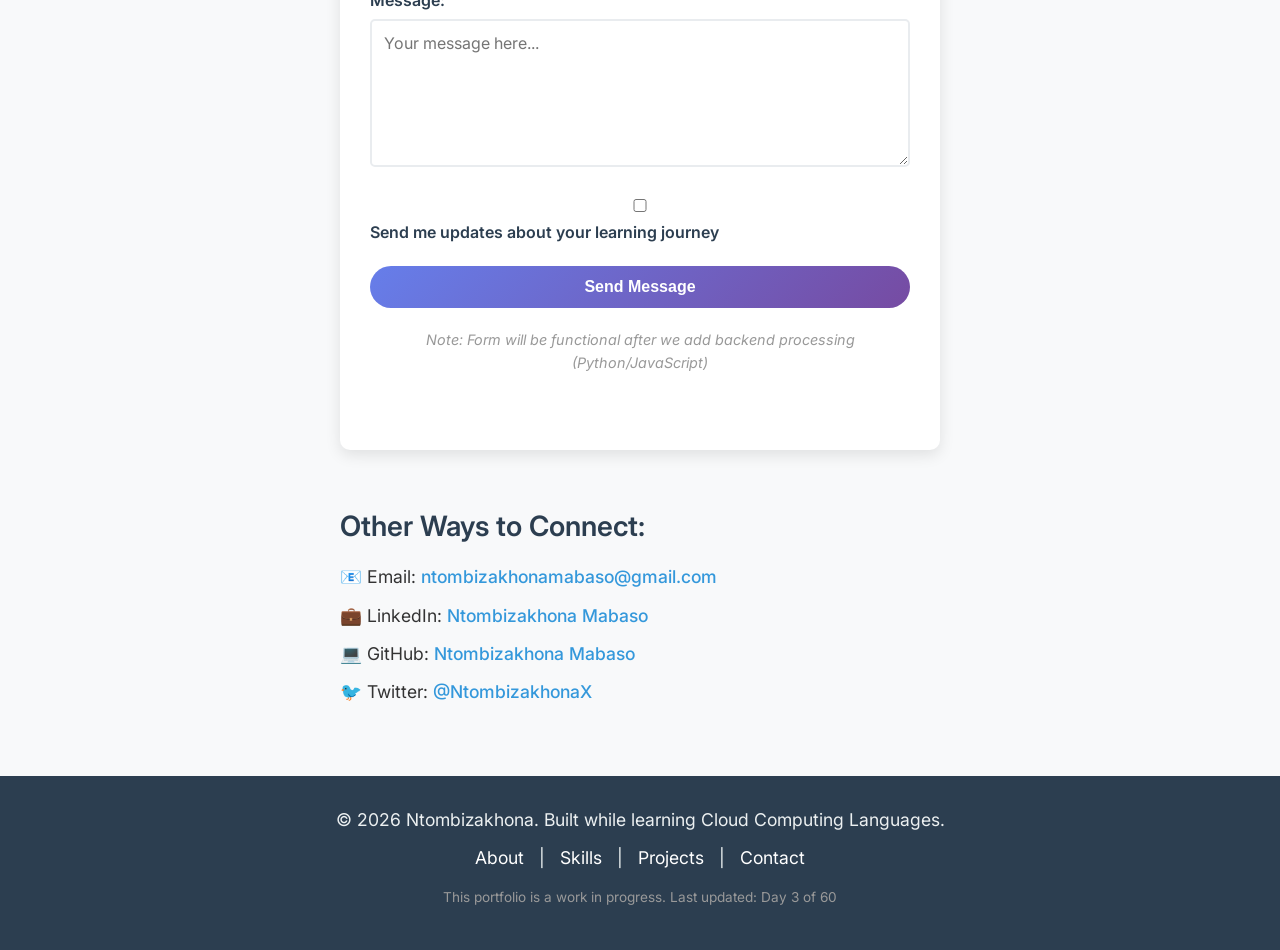
==== commit 69c8b509: "Update skills progress - Linux complete!" ====
--- a/index.html
+++ b/index.html
@@ -98,7 +98,7 @@
                     <h3>4. CSS - Styling & Layout</h3>
                     <p>Responsive design, flexbox, grid, animations</p>
                     <div class="progress-bar">
-                        <div class="progress" data-skill="css" style="width: 0%">0%</div>
+                        <div class="progress" data-skill="css" style="width: 100%">0%</div>
                     </div>
                     <p><strong>Status:</strong> ✅ Completed</p>
                 </article>
@@ -108,9 +108,9 @@
                     <h3>5. JavaScript - Interactivity</h3>
                     <p>DOM manipulation, events, async programming, APIs</p>
                     <div class="progress-bar">
-                        <div class="progress" data-skill="javascript" style="width: 0%">0%</div>
-                    </div>
-                    <p><strong>Status:</strong> 📅 Upcoming</p>
+                        <div class="progress" data-skill="javascript" style="width: 100%">100%</div>
+                    </div>
+                    <p><strong>Status:</strong> ✅ Completed</p>
                 </article>
                 
                 <!-- Skill 6: Python -->
@@ -118,9 +118,9 @@
                     <h3>6. Python - Automation & Backend</h3>
                     <p>Scripting, data processing, cloud automation, AWS Lambda</p>
                     <div class="progress-bar">
-                        <div class="progress" data-skill="python"  style="width: 0%">0%</div>
-                    </div>
-                    <p><strong>Status:</strong> 📅 Upcoming</p>
+                        <div class="progress" data-skill="python"  style="width: 100%">100%</div>
+                    </div>
+                    <p><strong>Status:</strong> ✅ Completed</p>
                 </article>
                 
                 <!-- Skill 7: Java -->
@@ -138,7 +138,7 @@
                     <h3>8. Linux - Command Line & Systems</h3>
                     <p>Bash scripting, file system, process management, SSH</p>
                     <div class="progress-bar">
-                        <div class="progress" data-skill="linux"  style="width: 0%">0%</div>
+                        <div class="progress" data-skill="linux"  style="width: 0%">100%</div>
                     </div>
                     <p><strong>Status:</strong> 📅 Upcoming</p>
                 </article>
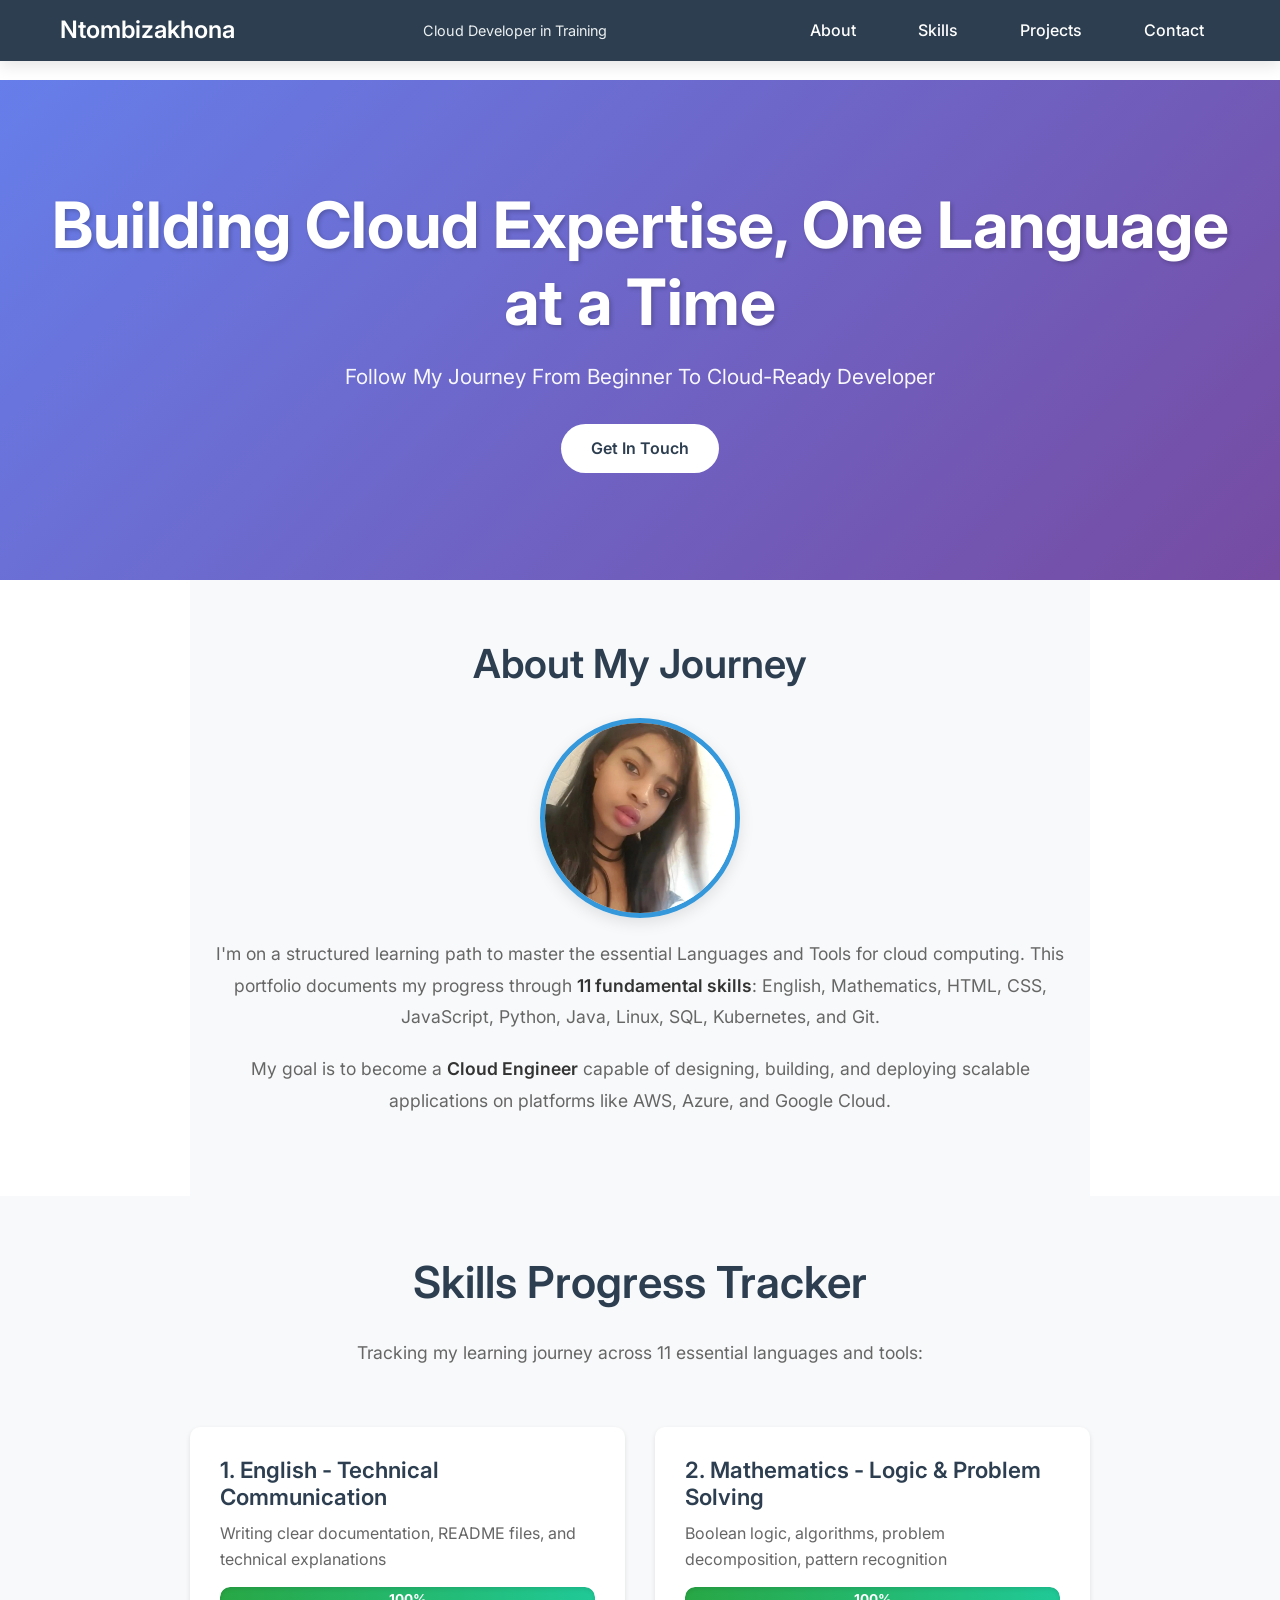
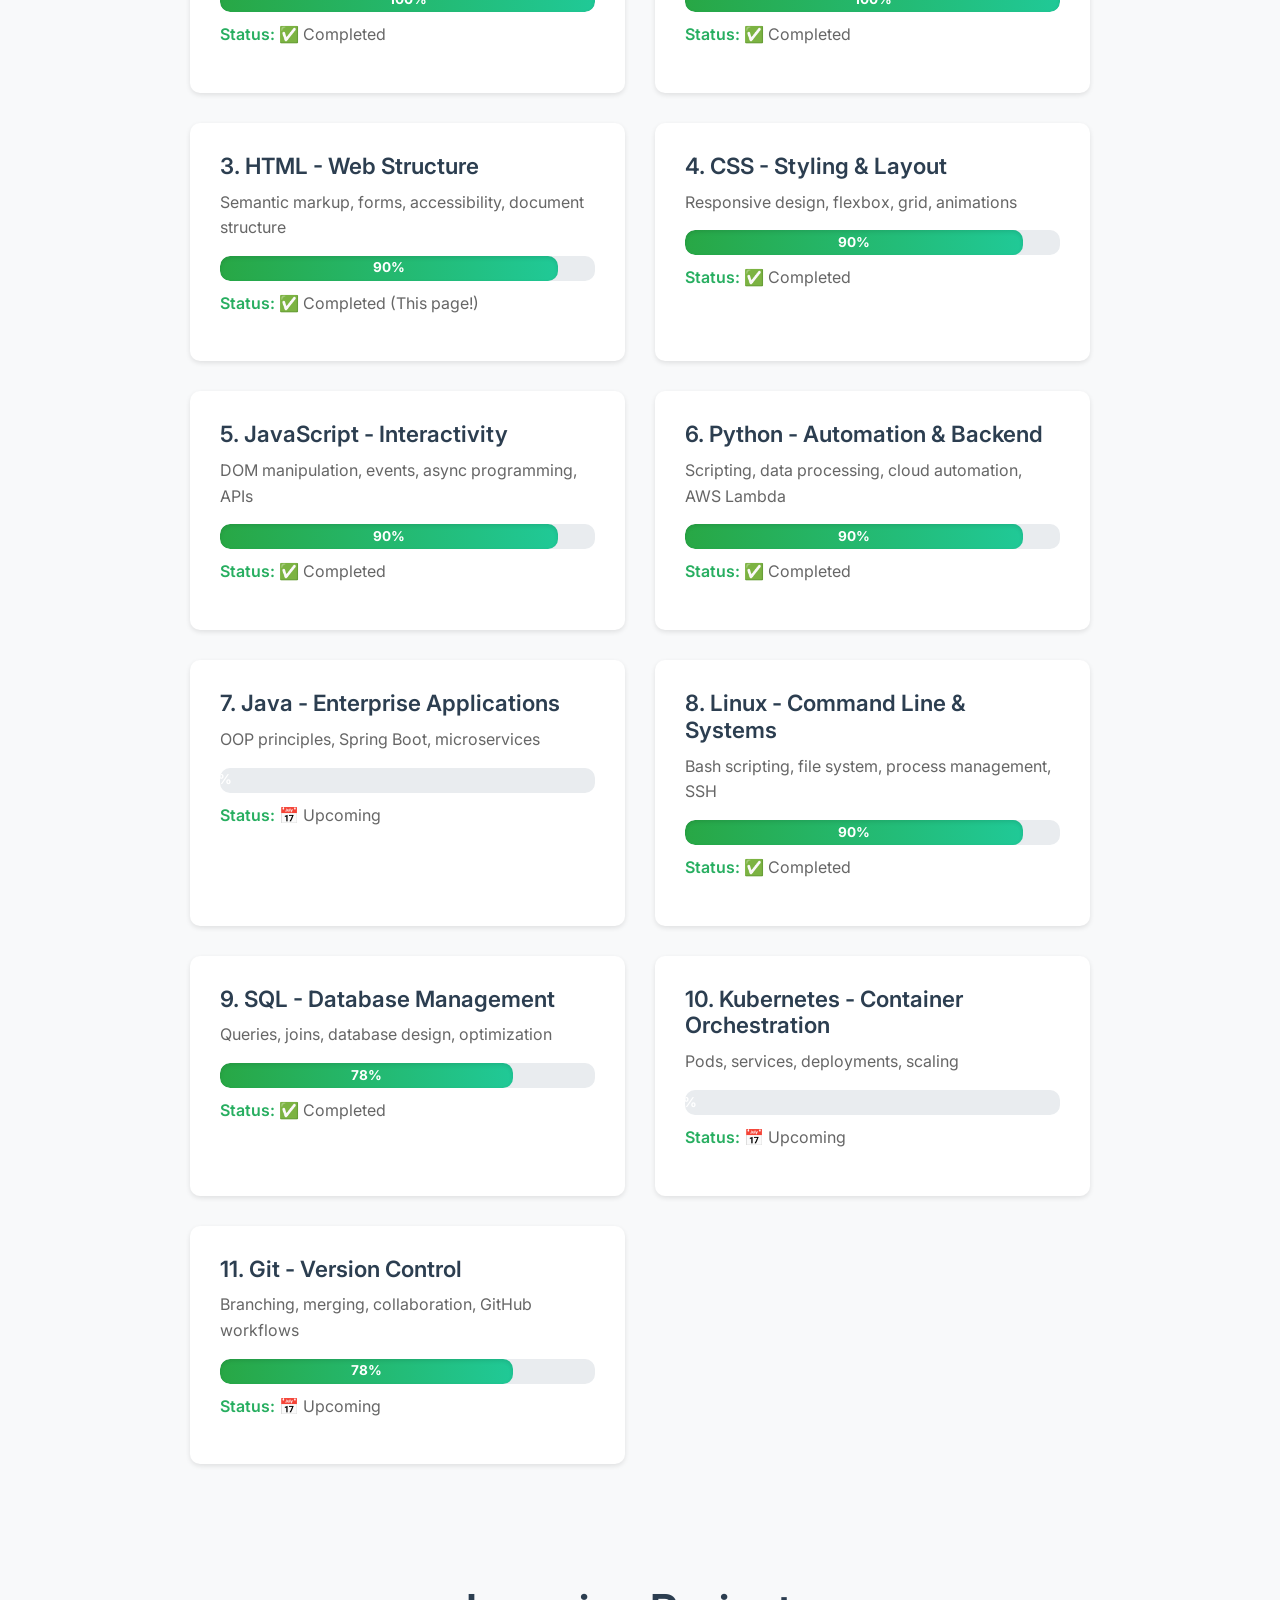
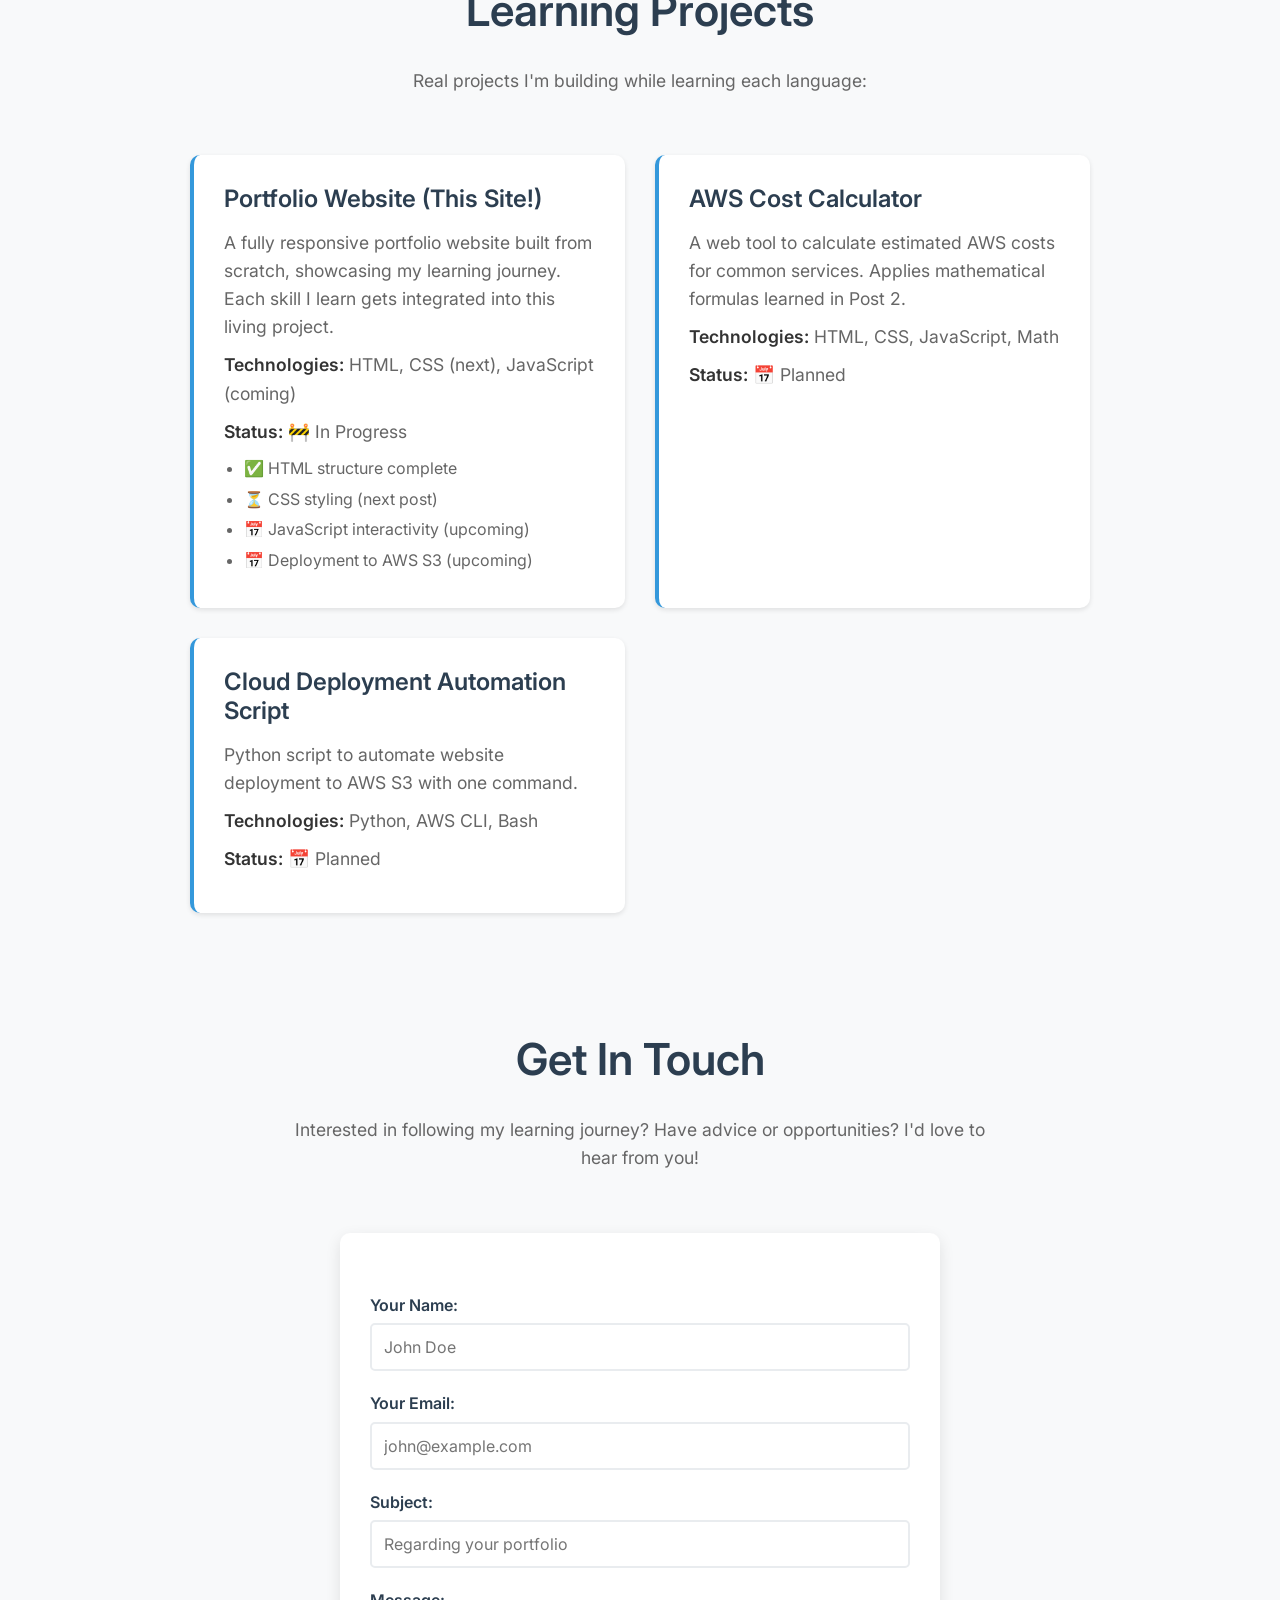
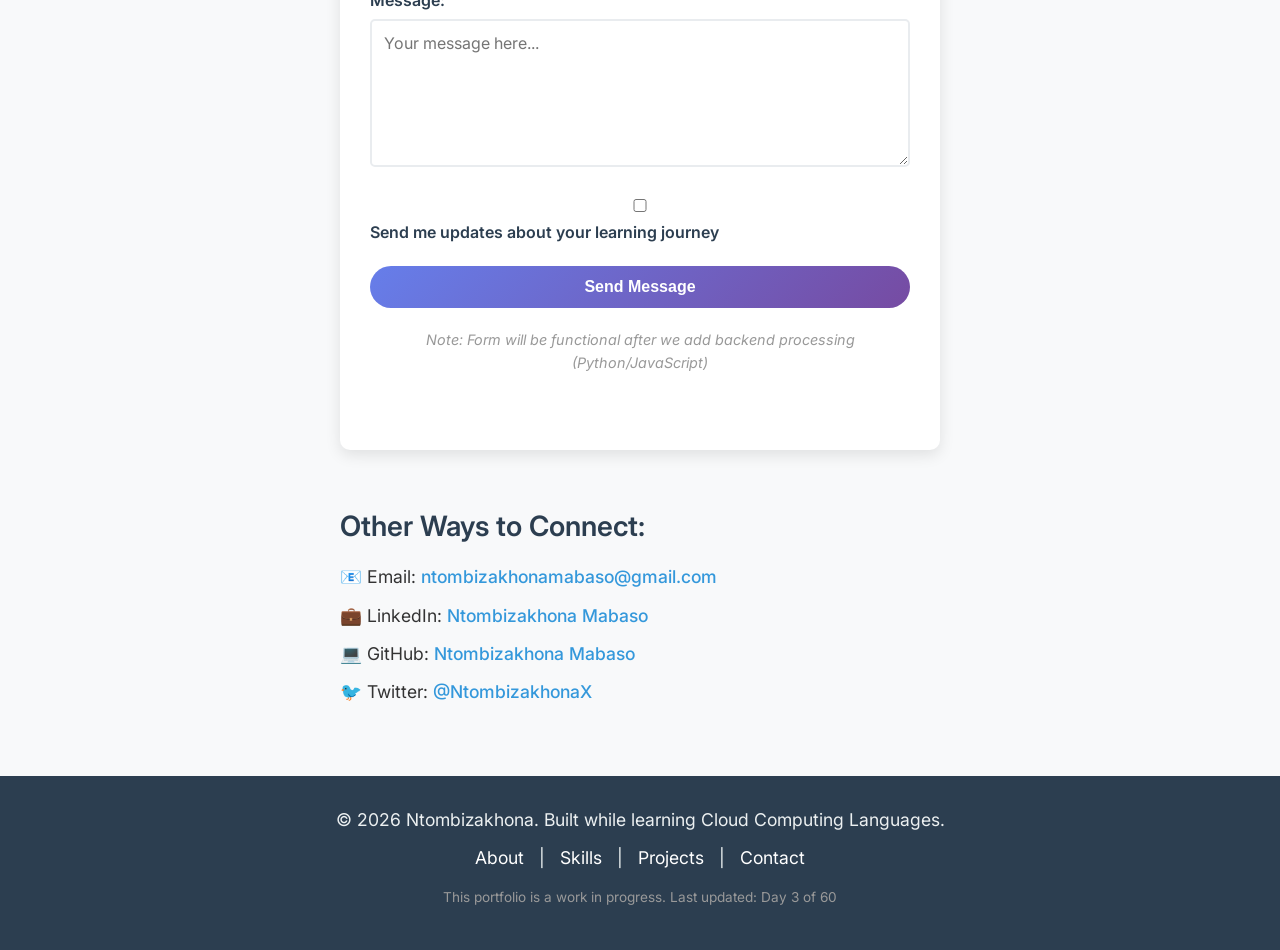
==== commit 7e330570: "Update Portfolio Progress" ====
--- a/index.html
+++ b/index.html
@@ -138,9 +138,9 @@
                     <h3>8. Linux - Command Line & Systems</h3>
                     <p>Bash scripting, file system, process management, SSH</p>
                     <div class="progress-bar">
-                        <div class="progress" data-skill="linux"  style="width: 0%">100%</div>
-                    </div>
-                    <p><strong>Status:</strong> 📅 Upcoming</p>
+                        <div class="progress" data-skill="linux"  style="width: 100%">100%</div>
+                    </div>
+                    <p><strong>Status:</strong> ✅ Completed</p>
                 </article>
                 
                 <!-- Skill 9: SQL -->
@@ -148,9 +148,9 @@
                     <h3>9. SQL - Database Management</h3>
                     <p>Queries, joins, database design, optimization</p>
                     <div class="progress-bar">
-                        <div class="progress" data-skill="sql" style="width: 0%">0%</div>
-                    </div>
-                    <p><strong>Status:</strong> 📅 Upcoming</p>
+                        <div class="progress" data-skill="sql" style="width: 100%">100%</div>
+                    </div>
+                    <p><strong>Status:</strong> ✅ Completed</p>
                 </article>
                 
                 <!-- Skill 10: Kubernetes -->
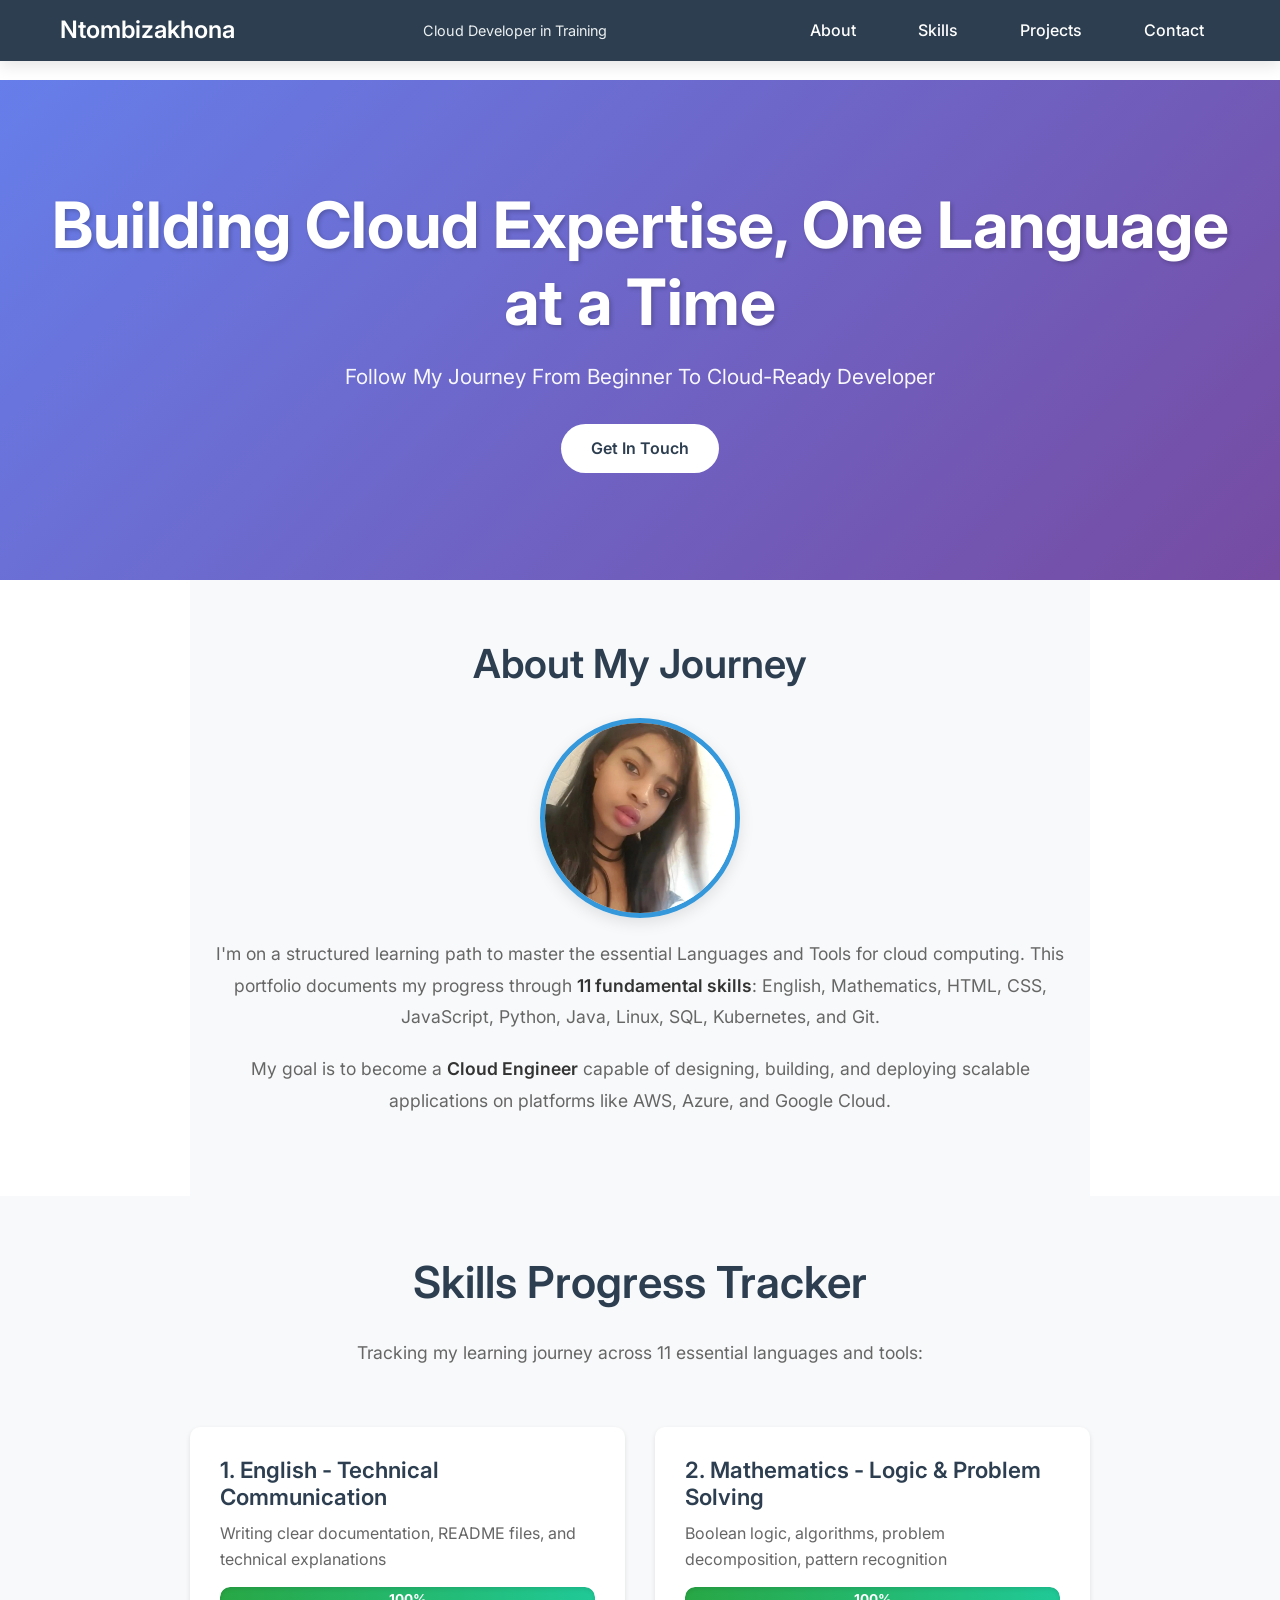
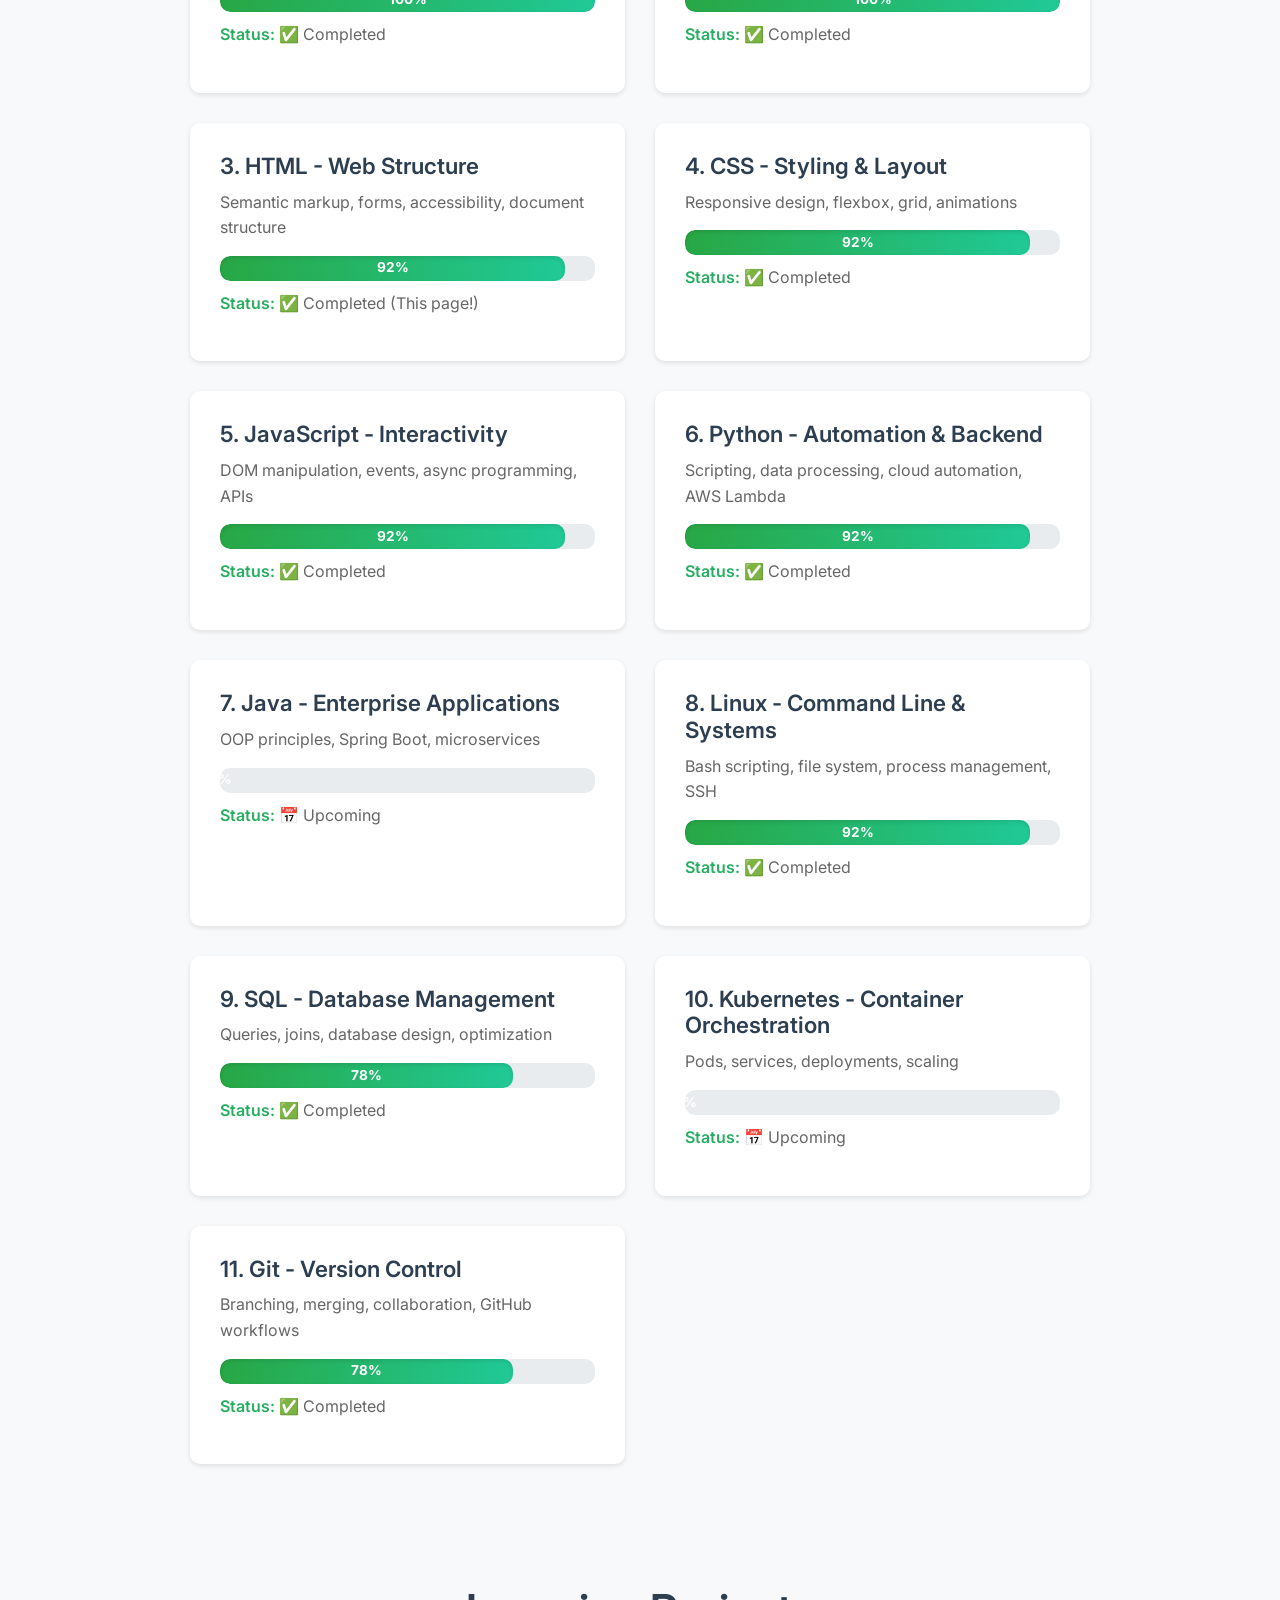
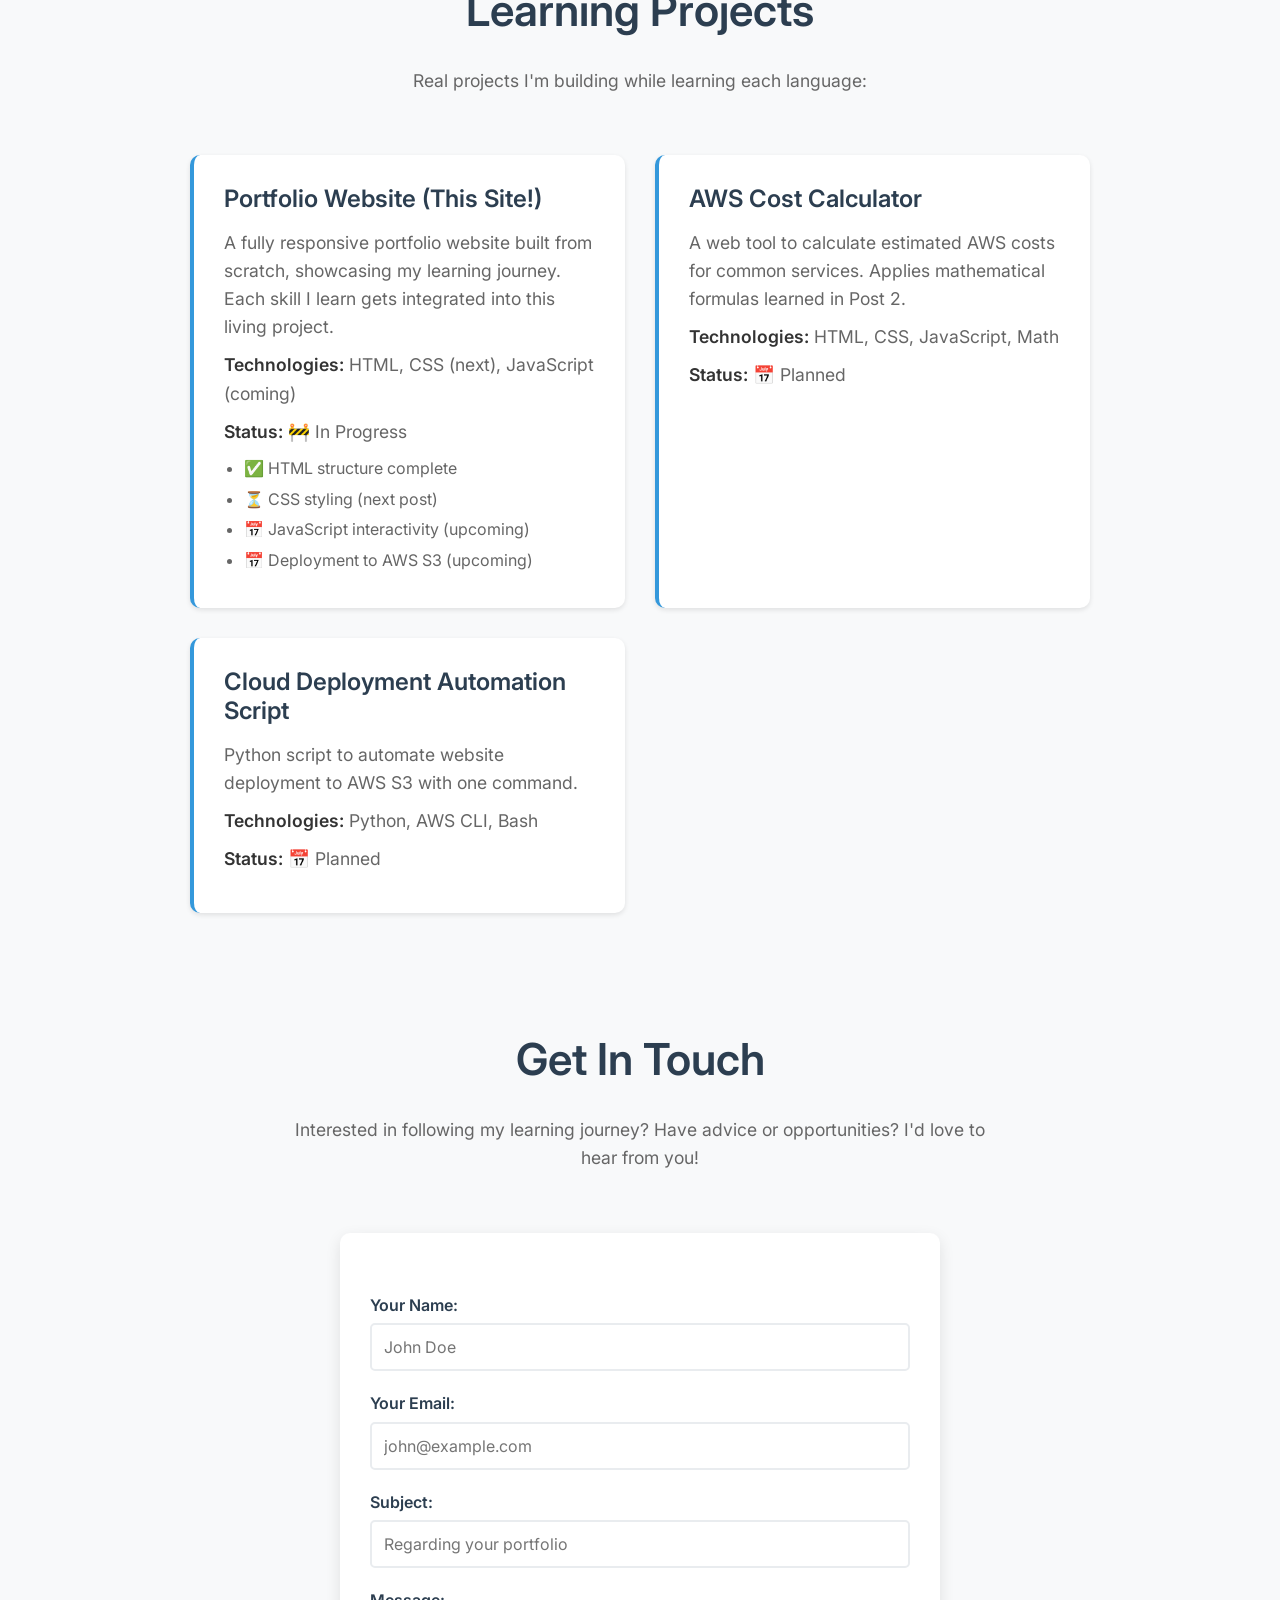
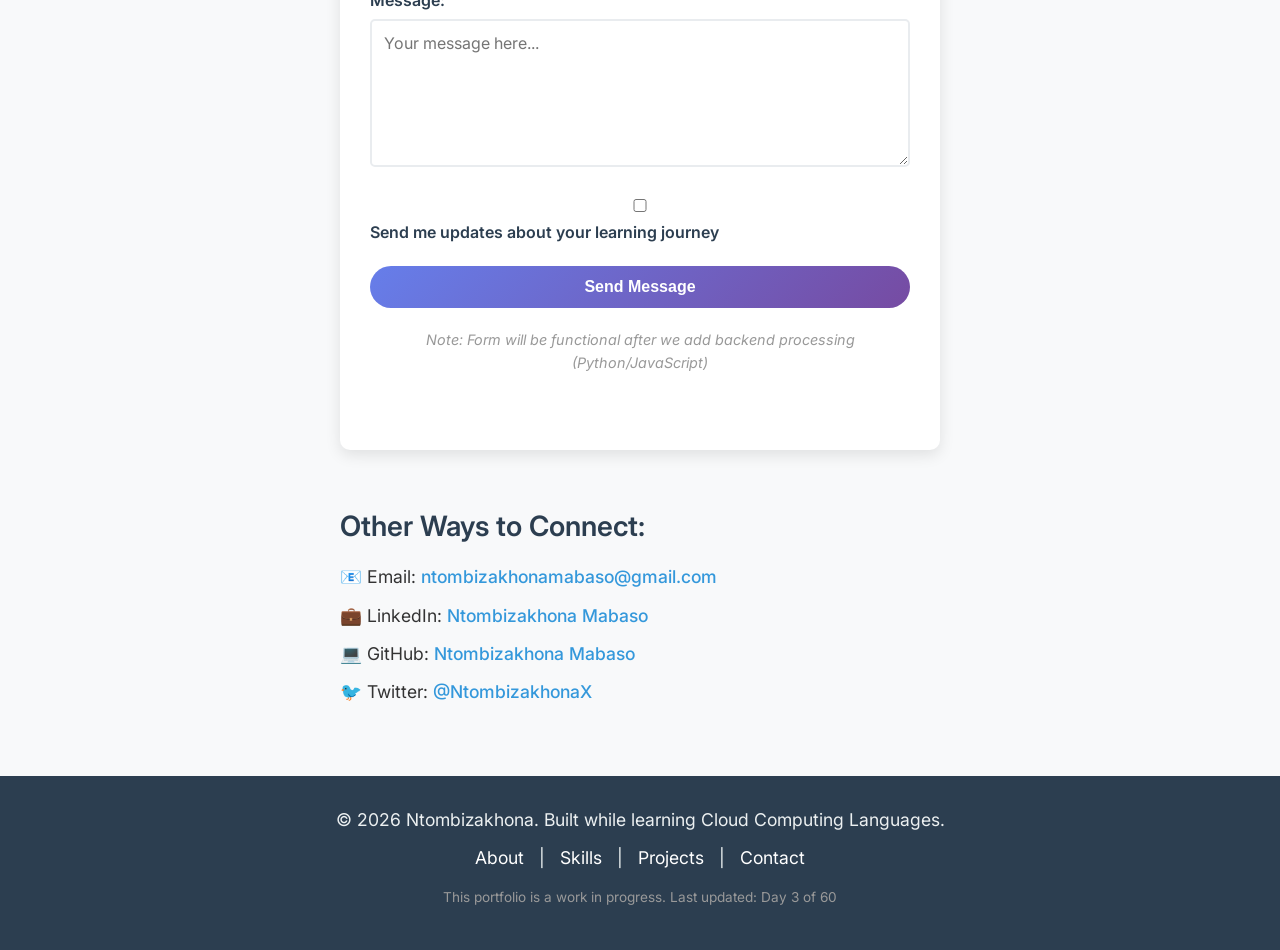
==== commit 25e79e1c: "Update Progress" ====
--- a/index.html
+++ b/index.html
@@ -170,7 +170,7 @@
                     <div class="progress-bar">
                         <div class="progress" data-skill="git" style="width: 0%">0%</div>
                     </div>
-                    <p><strong>Status:</strong> 📅 Upcoming</p>
+                    <p><strong>Status:</strong> ✅ Completed</p>
                 </article>
                 
             </div>
